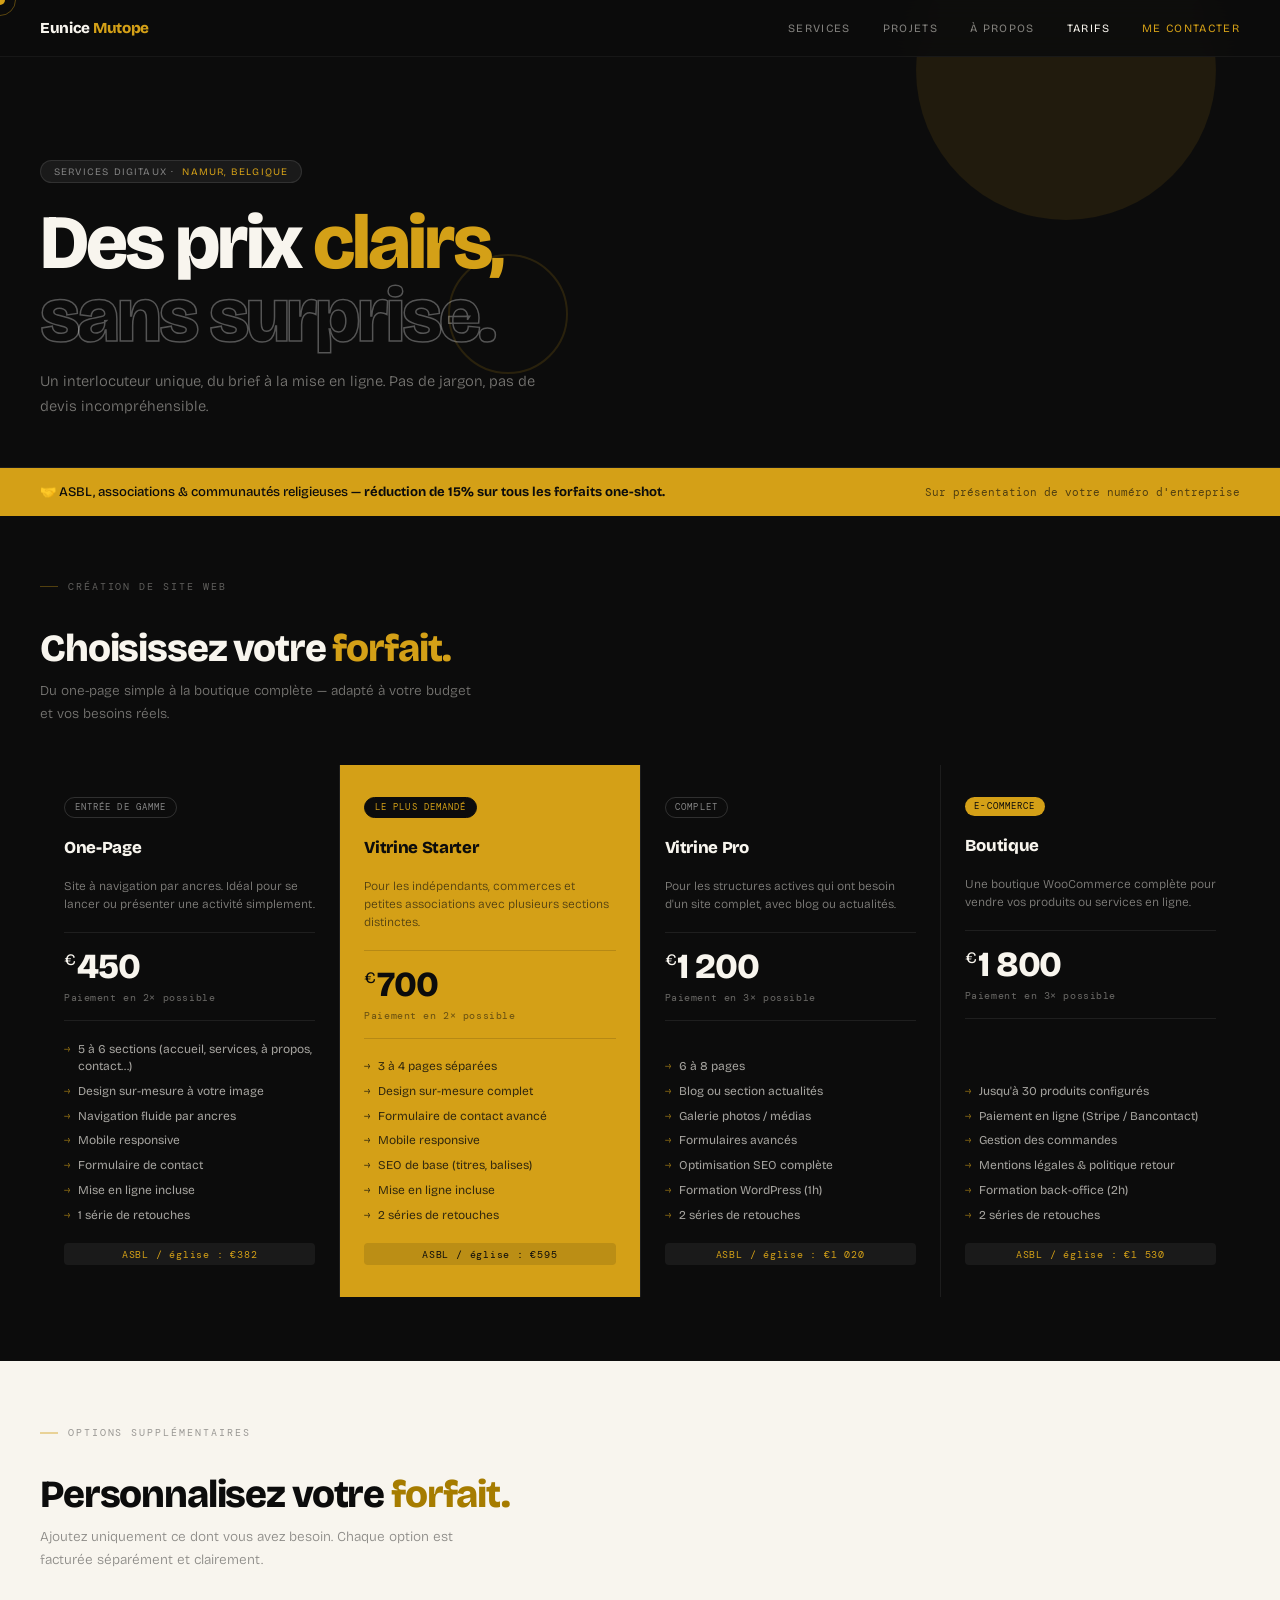
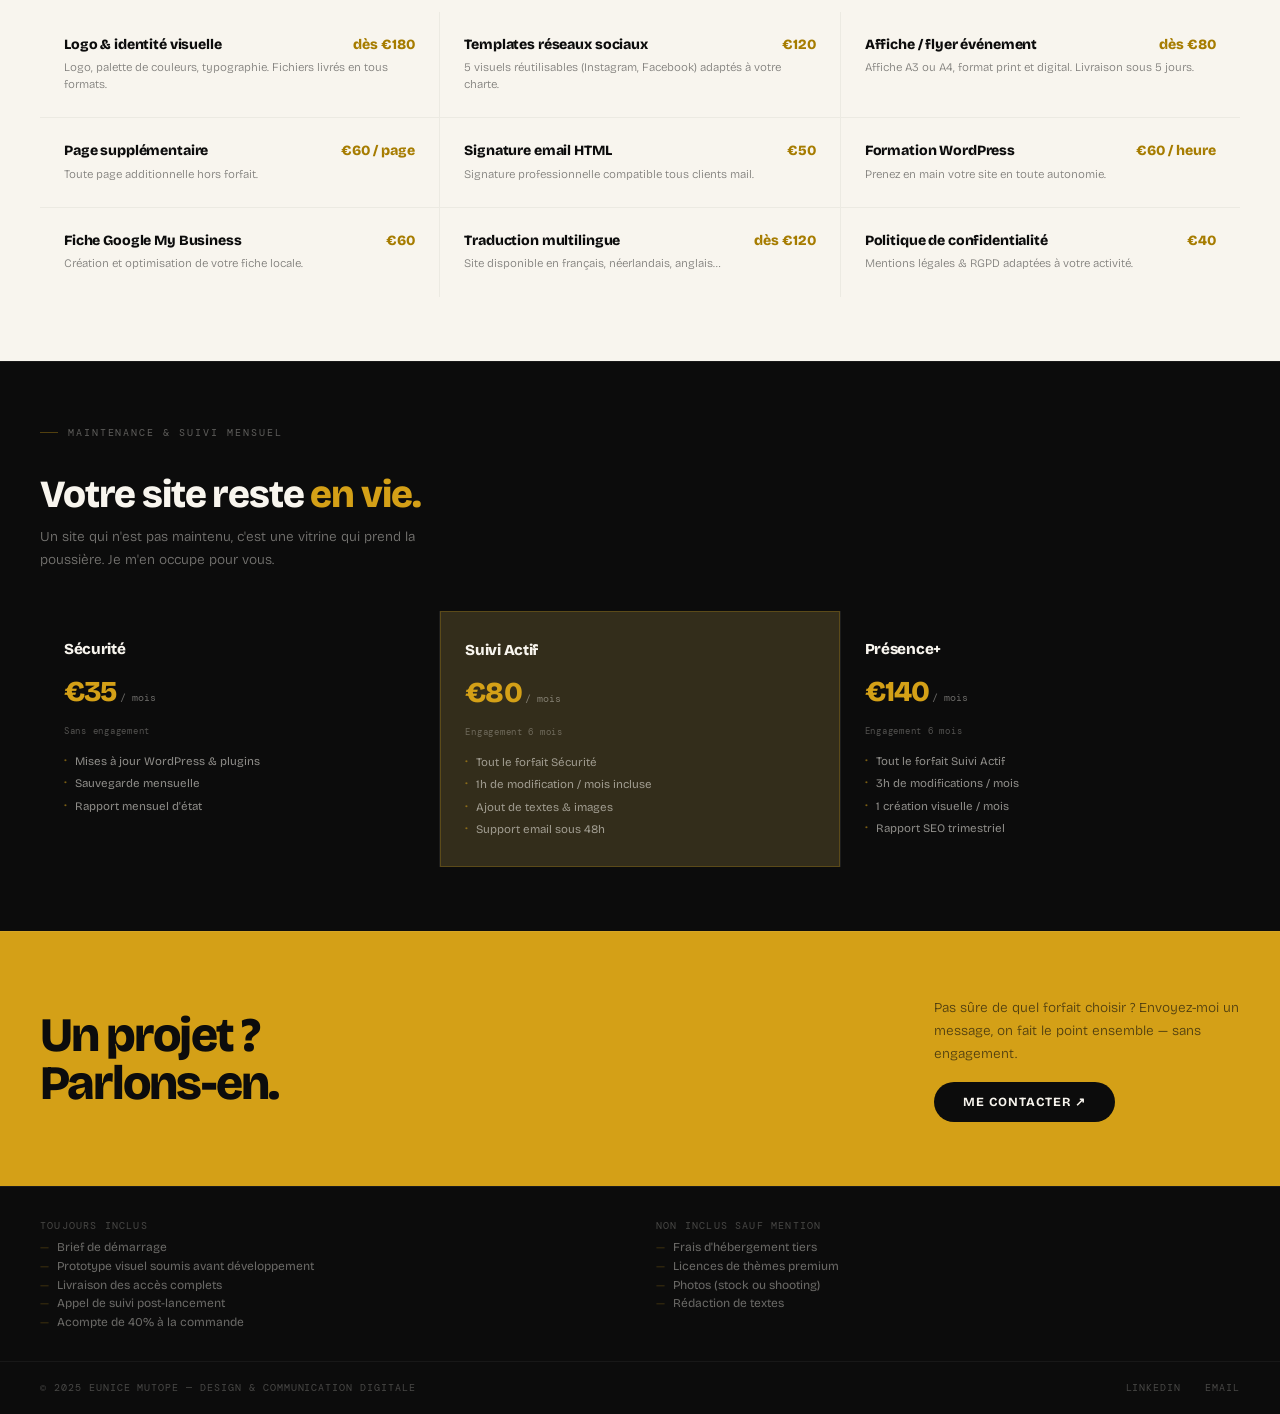
==== pricing.html @ 255dffb3 "Ajout page tarifs" ====
<!DOCTYPE html>
<html lang="fr">
<head>
  <meta charset="UTF-8">
  <meta name="viewport" content="width=device-width, initial-scale=1.0">
  <meta name="description" content="Tarifs & forfaits — Eunice Mutope, design & communication digitale à Namur. Sites web, identité visuelle, affiches, réseaux sociaux pour ASBL, commerces et communautés.">
  <title>Tarifs — Eunice Mutope</title>
  <link rel="preconnect" href="https://fonts.googleapis.com">
  <link href="https://fonts.googleapis.com/css2?family=Bricolage+Grotesque:opsz,wght@12..96,300;12..96,500;12..96,800;12..96,900&family=DM+Mono:ital@0;1&display=swap" rel="stylesheet">
  <style>
    *, *::before, *::after { margin: 0; padding: 0; box-sizing: border-box; }

    :root {
      --m:  #D4A017;
      --ml: #F5E6A3;
      --mk: #A67C00;
      --b:  #0C0C0C;
      --w:  #F8F5EE;
      --g:  #ECEAE2;
      --font: 'Bricolage Grotesque', sans-serif;
      --mono: 'DM Mono', monospace;
    }

    html { scroll-behavior: smooth; }
    body { font-family: var(--font); background: var(--b); color: var(--w); overflow-x: hidden; cursor: none; }

    /* CURSOR */
    @media (pointer: fine) {
      #cur  { width:10px;height:10px;background:var(--m);border-radius:50%;position:fixed;pointer-events:none;z-index:9999;transform:translate(-50%,-50%);transition:width .2s,height .2s; }
      #cur2 { width:32px;height:32px;border:1.5px solid var(--m);border-radius:50%;position:fixed;pointer-events:none;z-index:9998;transform:translate(-50%,-50%);transition:all .12s ease;opacity:.4; }
      body:has(a:hover) #cur, body:has(button:hover) #cur { width:20px;height:20px; }
      body:has(a:hover) #cur2, body:has(button:hover) #cur2 { width:56px;height:56px;opacity:.2; }
    }
    @media (pointer: coarse) { #cur,#cur2 { display:none; } body { cursor:auto; } }

    /* NAV */
    nav {
      position: fixed; top: 0; left: 0; right: 0; z-index: 100;
      display: flex; align-items: center; justify-content: space-between;
      padding: 1.2rem 2.5rem;
      background: rgba(12,12,12,.92);
      backdrop-filter: blur(12px);
      border-bottom: 1px solid rgba(255,255,255,.05);
    }
    .logo { font-size: .95rem; font-weight: 900; letter-spacing: -.02em; color: var(--w); text-decoration: none; }
    .logo em { font-style: normal; color: var(--m); }
    .nav-r { display: flex; gap: 2rem; align-items: center; }
    .nav-r a { text-decoration: none; color: var(--w); font-size: .7rem; text-transform: uppercase; letter-spacing: .12em; opacity: .5; transition: opacity .2s; }
    .nav-r a:hover, .nav-r a.active { opacity: 1; }
    .nav-r a.nav-cta { color: var(--m); opacity: 1; }

    /* HERO */
    .hero {
      min-height: 52vh;
      display: flex; flex-direction: column; justify-content: flex-end;
      padding: 8rem 2.5rem 3rem;
      position: relative; overflow: hidden;
      border-bottom: 1px solid rgba(255,255,255,.07);
    }
    .sh { position: absolute; pointer-events: none; border-radius: 50%; }
    .sh1 { width:300px;height:300px;background:var(--m);opacity:.1;top:-80px;right:5%;animation:f1 10s ease-in-out infinite; }
    .sh2 { width:120px;height:120px;border:2px solid var(--m);opacity:.15;bottom:20%;left:35%;animation:f2 8s ease-in-out infinite; }
    @keyframes f1 { 0%,100%{transform:translate(0,0)} 50%{transform:translate(-15px,25px)} }
    @keyframes f2 { 0%,100%{transform:translate(0,0) scale(1)} 50%{transform:translate(10px,-15px) scale(1.15)} }

    .hero-content { position: relative; z-index: 2; }
    .hero-pill {
      display: inline-flex; align-items: center; gap: .5rem;
      background: rgba(255,255,255,.06); border: 1px solid rgba(255,255,255,.1);
      padding: .28rem .8rem; border-radius: 100px;
      font-size: .62rem; text-transform: uppercase; letter-spacing: .12em;
      color: rgba(255,255,255,.45); margin-bottom: 1.5rem;
    }
    .hero-pill em { font-style: normal; color: var(--m); }
    h1 { font-size: clamp(2.5rem, 6vw, 5rem); font-weight: 900; line-height: .95; letter-spacing: -.04em; margin-bottom: 1rem; }
    h1 em { font-style: normal; color: var(--m); }
    h1 .out { -webkit-text-stroke: 1.5px rgba(255,255,255,.3); color: transparent; }
    .hero-sub { font-size: .92rem; opacity: .45; font-weight: 300; max-width: 50ch; line-height: 1.7; }

    /* ASBL BANNER */
    .asbl-banner {
      background: var(--m); color: var(--b);
      padding: 1rem 2.5rem;
      display: flex; align-items: center; justify-content: space-between; gap: 1rem;
    }
    .asbl-banner p { font-size: .82rem; font-weight: 500; }
    .asbl-banner span { font-family: var(--mono); font-size: .7rem; opacity: .65; }

    /* SECTION */
    section { padding: 4rem 2.5rem; }
    section + section { border-top: 1px solid rgba(255,255,255,.06); }

    .sec-label {
      font-family: var(--mono); font-size: .62rem; text-transform: uppercase;
      letter-spacing: .2em; opacity: .35; margin-bottom: 2rem;
      display: flex; align-items: center; gap: .6rem;
    }
    .sec-label::before { content:''; display:block; width:18px; height:1.5px; background:var(--m); }

    .sec-intro { margin-bottom: 2.5rem; }
    .sec-intro h2 { font-size: clamp(1.6rem,3vw,2.4rem); font-weight:900; letter-spacing:-.03em; margin-bottom: .5rem; }
    .sec-intro h2 em { font-style:normal; color:var(--m); }
    .sec-intro p { font-size:.85rem; opacity:.45; font-weight:300; max-width:48ch; line-height:1.7; }

    /* FORFAITS GRID */
    .forfaits { display: grid; grid-template-columns: repeat(4,1fr); gap: 1px; background: rgba(255,255,255,.07); }

    .forfait {
      background: var(--b); padding: 2rem 1.5rem;
      display: flex; flex-direction: column; gap: 1.2rem;
      transition: background .2s; position: relative;
    }
    .forfait:hover { background: #141414; }
    .forfait.star { background: var(--m); color: var(--b); }
    .forfait.star:hover { background: #dda818; }

    .f-badge {
      font-family: var(--mono); font-size: .58rem; text-transform: uppercase;
      letter-spacing: .12em; padding: .2rem .6rem; border-radius: 100px;
      width: fit-content;
    }
    .f-badge.new  { background: var(--m); color: var(--b); }
    .f-badge.pop  { background: var(--b); color: var(--m); border: 1px solid var(--b); }
    .f-badge.def  { border: 1px solid rgba(255,255,255,.15); color: rgba(255,255,255,.5); }
    .f-badge.eco  { border: 1px solid rgba(12,12,12,.3); color: rgba(12,12,12,.5); }

    .f-name { font-size: 1.05rem; font-weight: 900; letter-spacing: -.02em; }
    .f-desc { font-size: .75rem; opacity: .5; font-weight: 300; line-height: 1.5; }
    .forfait.star .f-desc { opacity: .65; }

    .f-price { padding: 1rem 0; border-top: 1px solid rgba(255,255,255,.08); border-bottom: 1px solid rgba(255,255,255,.08); }
    .forfait.star .f-price { border-color: rgba(12,12,12,.15); }
    .f-price .amount { font-size: 2.2rem; font-weight: 900; line-height: 1; letter-spacing: -.03em; }
    .f-price .currency { font-size: 1rem; font-weight: 400; vertical-align: super; margin-right: 2px; }
    .f-price .note { font-family: var(--mono); font-size: .6rem; opacity: .4; margin-top: .4rem; letter-spacing: .06em; }
    .forfait.star .f-price .note { opacity: .55; }

    .f-list { list-style: none; display: flex; flex-direction: column; gap: .5rem; margin-top: auto; }
    .f-list li { font-size: .75rem; display: flex; align-items: flex-start; gap: .5rem; opacity: .65; line-height: 1.4; }
    .f-list li::before { content: '→'; color: var(--m); font-size: .65rem; flex-shrink: 0; margin-top: 1px; }
    .forfait.star .f-list li { opacity: .8; }
    .forfait.star .f-list li::before { color: var(--b); }

    .f-asbl {
      font-family: var(--mono); font-size: .6rem; letter-spacing: .08em;
      padding: .3rem .6rem; background: rgba(255,255,255,.06);
      border-radius: 4px; text-align: center; color: var(--m);
    }
    .forfait.star .f-asbl { background: rgba(12,12,12,.12); color: var(--b); }

    /* ADD-ONS */
    .addons-section { background: var(--w); color: var(--b); }
    .addons-section .sec-label { opacity: .4; }
    .addons-section .sec-intro h2 em { color: var(--mk); }

    .addons-grid { display: grid; grid-template-columns: repeat(3,1fr); gap: 1px; background: var(--g); }
    .addon {
      background: var(--w); padding: 1.5rem;
      display: flex; flex-direction: column; gap: .4rem;
      transition: background .2s; cursor: default;
    }
    .addon:hover { background: var(--ml); }
    .addon-top { display: flex; justify-content: space-between; align-items: flex-start; gap: 1rem; }
    .addon-name { font-size: .88rem; font-weight: 800; letter-spacing: -.01em; }
    .addon-price { font-size: .88rem; font-weight: 900; color: var(--mk); white-space: nowrap; }
    .addon-desc { font-size: .72rem; opacity: .5; font-weight: 300; line-height: 1.5; }

    /* MAINTENANCE */
    .maint-grid { display: grid; grid-template-columns: repeat(3,1fr); gap: 1px; background: rgba(255,255,255,.07); }
    .maint {
      background: var(--b); padding: 1.8rem 1.5rem;
      display: flex; flex-direction: column; gap: 1rem;
      transition: background .2s;
    }
    .maint:hover { background: #141414; }
    .maint.star { background: rgba(212,160,23,.12); border: 1px solid rgba(212,160,23,.25); }
    .maint-name { font-size: .95rem; font-weight: 900; letter-spacing: -.02em; }
    .maint-price .amount { font-size: 1.8rem; font-weight: 900; color: var(--m); letter-spacing: -.03em; }
    .maint-price .per { font-family: var(--mono); font-size: .65rem; opacity: .4; margin-left: .2rem; }
    .maint-note { font-family: var(--mono); font-size: .58rem; opacity: .3; letter-spacing: .08em; }
    .maint-list { list-style: none; display: flex; flex-direction: column; gap: .4rem; }
    .maint-list li { font-size: .72rem; opacity: .55; display: flex; gap: .5rem; line-height: 1.4; }
    .maint-list li::before { content:'·'; color: var(--m); font-size: 1rem; line-height: 1; flex-shrink: 0; }

    /* CTA */
    .cta-section {
      background: var(--m); color: var(--b);
      display: flex; align-items: center; justify-content: space-between; gap: 2rem;
    }
    .cta-section h2 { font-size: clamp(1.8rem,4vw,3rem); font-weight: 900; letter-spacing: -.04em; line-height: 1.0; }
    .cta-r { display: flex; flex-direction: column; gap: 1rem; align-items: flex-start; }
    .cta-r p { font-size: .85rem; opacity: .65; max-width: 34ch; line-height: 1.7; font-weight: 300; }
    .btn-dark {
      display: inline-flex; align-items: center; gap: .5rem;
      background: var(--b); color: var(--w);
      padding: .8rem 1.8rem; border-radius: 100px;
      font-size: .78rem; font-weight: 700;
      text-decoration: none; text-transform: uppercase; letter-spacing: .08em;
      transition: transform .2s;
    }
    .btn-dark:hover { transform: scale(1.04); }

    /* FOOTNOTE */
    .footnote {
      padding: 2rem 2.5rem;
      border-top: 1px solid rgba(255,255,255,.06);
      display: grid; grid-template-columns: 1fr 1fr; gap: 2rem;
    }
    .fn-block p { font-family: var(--mono); font-size: .62rem; opacity: .25; text-transform: uppercase; letter-spacing: .12em; margin-bottom: .5rem; }
    .fn-block ul { list-style: none; display: flex; flex-direction: column; gap: .3rem; }
    .fn-block ul li { font-size: .75rem; opacity: .4; display: flex; gap: .5rem; }
    .fn-block ul li::before { content: '—'; color: var(--m); opacity: .6; }

    /* FOOTER */
    footer {
      background: var(--b); padding: 1.2rem 2.5rem;
      display: flex; justify-content: space-between; align-items: center;
      border-top: 1px solid rgba(255,255,255,.05);
    }
    .ft-l { font-family: var(--mono); font-size: .6rem; opacity: .25; text-transform: uppercase; letter-spacing: .1em; }
    .ft-r { display: flex; gap: 1.5rem; }
    .ft-r a { font-family: var(--mono); font-size: .6rem; color: var(--w); opacity: .25; text-decoration: none; text-transform: uppercase; letter-spacing: .1em; transition: opacity .2s; }
    .ft-r a:hover { opacity: .8; }

    /* RESPONSIVE */
    @media (max-width: 900px) {
      .forfaits { grid-template-columns: repeat(2,1fr); }
      .addons-grid { grid-template-columns: repeat(2,1fr); }
      .maint-grid { grid-template-columns: 1fr; }
    }
    @media (max-width: 600px) {
      nav { padding: 1rem 1.5rem; }
      .nav-r { display: none; }
      .forfaits { grid-template-columns: 1fr; }
      .addons-grid { grid-template-columns: 1fr; }
      section { padding: 3rem 1.5rem; }
      .asbl-banner { flex-direction: column; align-items: flex-start; }
      .cta-section { flex-direction: column; }
      .footnote { grid-template-columns: 1fr; }
      footer { flex-direction: column; gap: .6rem; }
    }
  </style>
</head>
<body>

<div id="cur"></div>
<div id="cur2"></div>

<nav>
  <a href="index.html" class="logo">Eunice <em>Mutope</em></a>
  <div class="nav-r">
    <a href="index.html#services">Services</a>
    <a href="index.html#projets">Projets</a>
    <a href="index.html#apropos">À propos</a>
    <a href="pricing.html" class="active">Tarifs</a>
    <a href="index.html#contact" class="nav-cta">Me contacter</a>
  </div>
</nav>

<!-- HERO -->
<div class="hero">
  <div class="sh sh1"></div>
  <div class="sh sh2"></div>
  <div class="hero-content">
    <div class="hero-pill">Services digitaux · <em>Namur, Belgique</em></div>
    <h1>
      Des prix <em>clairs,</em><br>
      <span class="out">sans surprise.</span>
    </h1>
    <p class="hero-sub">Un interlocuteur unique, du brief à la mise en ligne. Pas de jargon, pas de devis incompréhensible.</p>
  </div>
</div>

<!-- ASBL BANNER -->
<div class="asbl-banner">
  <p>🤝 ASBL, associations & communautés religieuses — <strong>réduction de 15% sur tous les forfaits one-shot.</strong></p>
  <span>Sur présentation de votre numéro d'entreprise</span>
</div>

<!-- FORFAITS -->
<section>
  <p class="sec-label">Création de site web</p>
  <div class="sec-intro">
    <h2>Choisissez votre <em>forfait.</em></h2>
    <p>Du one-page simple à la boutique complète — adapté à votre budget et vos besoins réels.</p>
  </div>
  <div class="forfaits">

    <div class="forfait">
      <span class="f-badge def">Entrée de gamme</span>
      <div class="f-name">One-Page</div>
      <div class="f-desc">Site à navigation par ancres. Idéal pour se lancer ou présenter une activité simplement.</div>
      <div class="f-price">
        <div class="amount"><span class="currency">€</span>450</div>
        <div class="note">Paiement en 2× possible</div>
      </div>
      <ul class="f-list">
        <li>5 à 6 sections (accueil, services, à propos, contact…)</li>
        <li>Design sur-mesure à votre image</li>
        <li>Navigation fluide par ancres</li>
        <li>Mobile responsive</li>
        <li>Formulaire de contact</li>
        <li>Mise en ligne incluse</li>
        <li>1 série de retouches</li>
      </ul>
      <div class="f-asbl">ASBL / église : €382</div>
    </div>

    <div class="forfait star">
      <span class="f-badge pop">Le plus demandé</span>
      <div class="f-name">Vitrine Starter</div>
      <div class="f-desc">Pour les indépendants, commerces et petites associations avec plusieurs sections distinctes.</div>
      <div class="f-price">
        <div class="amount"><span class="currency">€</span>700</div>
        <div class="note">Paiement en 2× possible</div>
      </div>
      <ul class="f-list">
        <li>3 à 4 pages séparées</li>
        <li>Design sur-mesure complet</li>
        <li>Formulaire de contact avancé</li>
        <li>Mobile responsive</li>
        <li>SEO de base (titres, balises)</li>
        <li>Mise en ligne incluse</li>
        <li>2 séries de retouches</li>
      </ul>
      <div class="f-asbl">ASBL / église : €595</div>
    </div>

    <div class="forfait">
      <span class="f-badge def">Complet</span>
      <div class="f-name">Vitrine Pro</div>
      <div class="f-desc">Pour les structures actives qui ont besoin d'un site complet, avec blog ou actualités.</div>
      <div class="f-price">
        <div class="amount"><span class="currency">€</span>1 200</div>
        <div class="note">Paiement en 3× possible</div>
      </div>
      <ul class="f-list">
        <li>6 à 8 pages</li>
        <li>Blog ou section actualités</li>
        <li>Galerie photos / médias</li>
        <li>Formulaires avancés</li>
        <li>Optimisation SEO complète</li>
        <li>Formation WordPress (1h)</li>
        <li>2 séries de retouches</li>
      </ul>
      <div class="f-asbl">ASBL / église : €1 020</div>
    </div>

    <div class="forfait">
      <span class="f-badge new">E-commerce</span>
      <div class="f-name">Boutique</div>
      <div class="f-desc">Une boutique WooCommerce complète pour vendre vos produits ou services en ligne.</div>
      <div class="f-price">
        <div class="amount"><span class="currency">€</span>1 800</div>
        <div class="note">Paiement en 3× possible</div>
      </div>
      <ul class="f-list">
        <li>Jusqu'à 30 produits configurés</li>
        <li>Paiement en ligne (Stripe / Bancontact)</li>
        <li>Gestion des commandes</li>
        <li>Mentions légales & politique retour</li>
        <li>Formation back-office (2h)</li>
        <li>2 séries de retouches</li>
      </ul>
      <div class="f-asbl">ASBL / église : €1 530</div>
    </div>

  </div>
</section>

<!-- ADD-ONS -->
<section class="addons-section">
  <p class="sec-label">Options supplémentaires</p>
  <div class="sec-intro">
    <h2>Personnalisez votre <em>forfait.</em></h2>
    <p>Ajoutez uniquement ce dont vous avez besoin. Chaque option est facturée séparément et clairement.</p>
  </div>
  <div class="addons-grid">
    <div class="addon">
      <div class="addon-top">
        <span class="addon-name">Logo & identité visuelle</span>
        <span class="addon-price">dès €180</span>
      </div>
      <p class="addon-desc">Logo, palette de couleurs, typographie. Fichiers livrés en tous formats.</p>
    </div>
    <div class="addon">
      <div class="addon-top">
        <span class="addon-name">Templates réseaux sociaux</span>
        <span class="addon-price">€120</span>
      </div>
      <p class="addon-desc">5 visuels réutilisables (Instagram, Facebook) adaptés à votre charte.</p>
    </div>
    <div class="addon">
      <div class="addon-top">
        <span class="addon-name">Affiche / flyer événement</span>
        <span class="addon-price">dès €80</span>
      </div>
      <p class="addon-desc">Affiche A3 ou A4, format print et digital. Livraison sous 5 jours.</p>
    </div>
    <div class="addon">
      <div class="addon-top">
        <span class="addon-name">Page supplémentaire</span>
        <span class="addon-price">€60 / page</span>
      </div>
      <p class="addon-desc">Toute page additionnelle hors forfait.</p>
    </div>
    <div class="addon">
      <div class="addon-top">
        <span class="addon-name">Signature email HTML</span>
        <span class="addon-price">€50</span>
      </div>
      <p class="addon-desc">Signature professionnelle compatible tous clients mail.</p>
    </div>
    <div class="addon">
      <div class="addon-top">
        <span class="addon-name">Formation WordPress</span>
        <span class="addon-price">€60 / heure</span>
      </div>
      <p class="addon-desc">Prenez en main votre site en toute autonomie.</p>
    </div>
    <div class="addon">
      <div class="addon-top">
        <span class="addon-name">Fiche Google My Business</span>
        <span class="addon-price">€60</span>
      </div>
      <p class="addon-desc">Création et optimisation de votre fiche locale.</p>
    </div>
    <div class="addon">
      <div class="addon-top">
        <span class="addon-name">Traduction multilingue</span>
        <span class="addon-price">dès €120</span>
      </div>
      <p class="addon-desc">Site disponible en français, néerlandais, anglais…</p>
    </div>
    <div class="addon">
      <div class="addon-top">
        <span class="addon-name">Politique de confidentialité</span>
        <span class="addon-price">€40</span>
      </div>
      <p class="addon-desc">Mentions légales & RGPD adaptées à votre activité.</p>
    </div>
  </div>
</section>

<!-- MAINTENANCE -->
<section>
  <p class="sec-label">Maintenance & suivi mensuel</p>
  <div class="sec-intro">
    <h2>Votre site reste <em>en vie.</em></h2>
    <p>Un site qui n'est pas maintenu, c'est une vitrine qui prend la poussière. Je m'en occupe pour vous.</p>
  </div>
  <div class="maint-grid">
    <div class="maint">
      <div class="maint-name">Sécurité</div>
      <div class="maint-price"><span class="amount">€35</span><span class="per">/ mois</span></div>
      <div class="maint-note">Sans engagement</div>
      <ul class="maint-list">
        <li>Mises à jour WordPress & plugins</li>
        <li>Sauvegarde mensuelle</li>
        <li>Rapport mensuel d'état</li>
      </ul>
    </div>
    <div class="maint star">
      <div class="maint-name">Suivi Actif</div>
      <div class="maint-price"><span class="amount">€80</span><span class="per">/ mois</span></div>
      <div class="maint-note">Engagement 6 mois</div>
      <ul class="maint-list">
        <li>Tout le forfait Sécurité</li>
        <li>1h de modification / mois incluse</li>
        <li>Ajout de textes & images</li>
        <li>Support email sous 48h</li>
      </ul>
    </div>
    <div class="maint">
      <div class="maint-name">Présence+</div>
      <div class="maint-price"><span class="amount">€140</span><span class="per">/ mois</span></div>
      <div class="maint-note">Engagement 6 mois</div>
      <ul class="maint-list">
        <li>Tout le forfait Suivi Actif</li>
        <li>3h de modifications / mois</li>
        <li>1 création visuelle / mois</li>
        <li>Rapport SEO trimestriel</li>
      </ul>
    </div>
  </div>
</section>

<!-- CTA -->
<section class="cta-section">
  <h2>Un projet ?<br>Parlons-en.</h2>
  <div class="cta-r">
    <p>Pas sûre de quel forfait choisir ? Envoyez-moi un message, on fait le point ensemble — sans engagement.</p>
    <a href="mailto:eunicemtpro@gmail.com" class="btn-dark">Me contacter ↗</a>
  </div>
</section>

<!-- FOOTNOTE -->
<div class="footnote">
  <div class="fn-block">
    <p>Toujours inclus</p>
    <ul>
      <li>Brief de démarrage</li>
      <li>Prototype visuel soumis avant développement</li>
      <li>Livraison des accès complets</li>
      <li>Appel de suivi post-lancement</li>
      <li>Acompte de 40% à la commande</li>
    </ul>
  </div>
  <div class="fn-block">
    <p>Non inclus sauf mention</p>
    <ul>
      <li>Frais d'hébergement tiers</li>
      <li>Licences de thèmes premium</li>
      <li>Photos (stock ou shooting)</li>
      <li>Rédaction de textes</li>
    </ul>
  </div>
</div>

<footer>
  <span class="ft-l">© 2025 Eunice Mutope — Design & Communication digitale</span>
  <div class="ft-r">
    <a href="https://www.linkedin.com/in/eunice-mutope" target="_blank" rel="noopener">LinkedIn</a>
    <a href="mailto:eunicemtpro@gmail.com">Email</a>
  </div>
</footer>

<script>
  const c = document.getElementById('cur'), c2 = document.getElementById('cur2');
  if (c && c2 && window.matchMedia('(pointer: fine)').matches) {
    let mx=0,my=0,x=0,y=0;
    document.addEventListener('mousemove', e => { mx=e.clientX; my=e.clientY; c.style.left=mx+'px'; c.style.top=my+'px'; });
    (function loop(){ x+=(mx-x)*.14; y+=(my-y)*.14; c2.style.left=x+'px'; c2.style.top=y+'px'; requestAnimationFrame(loop); })();
  }
</script>

</body>
</html>
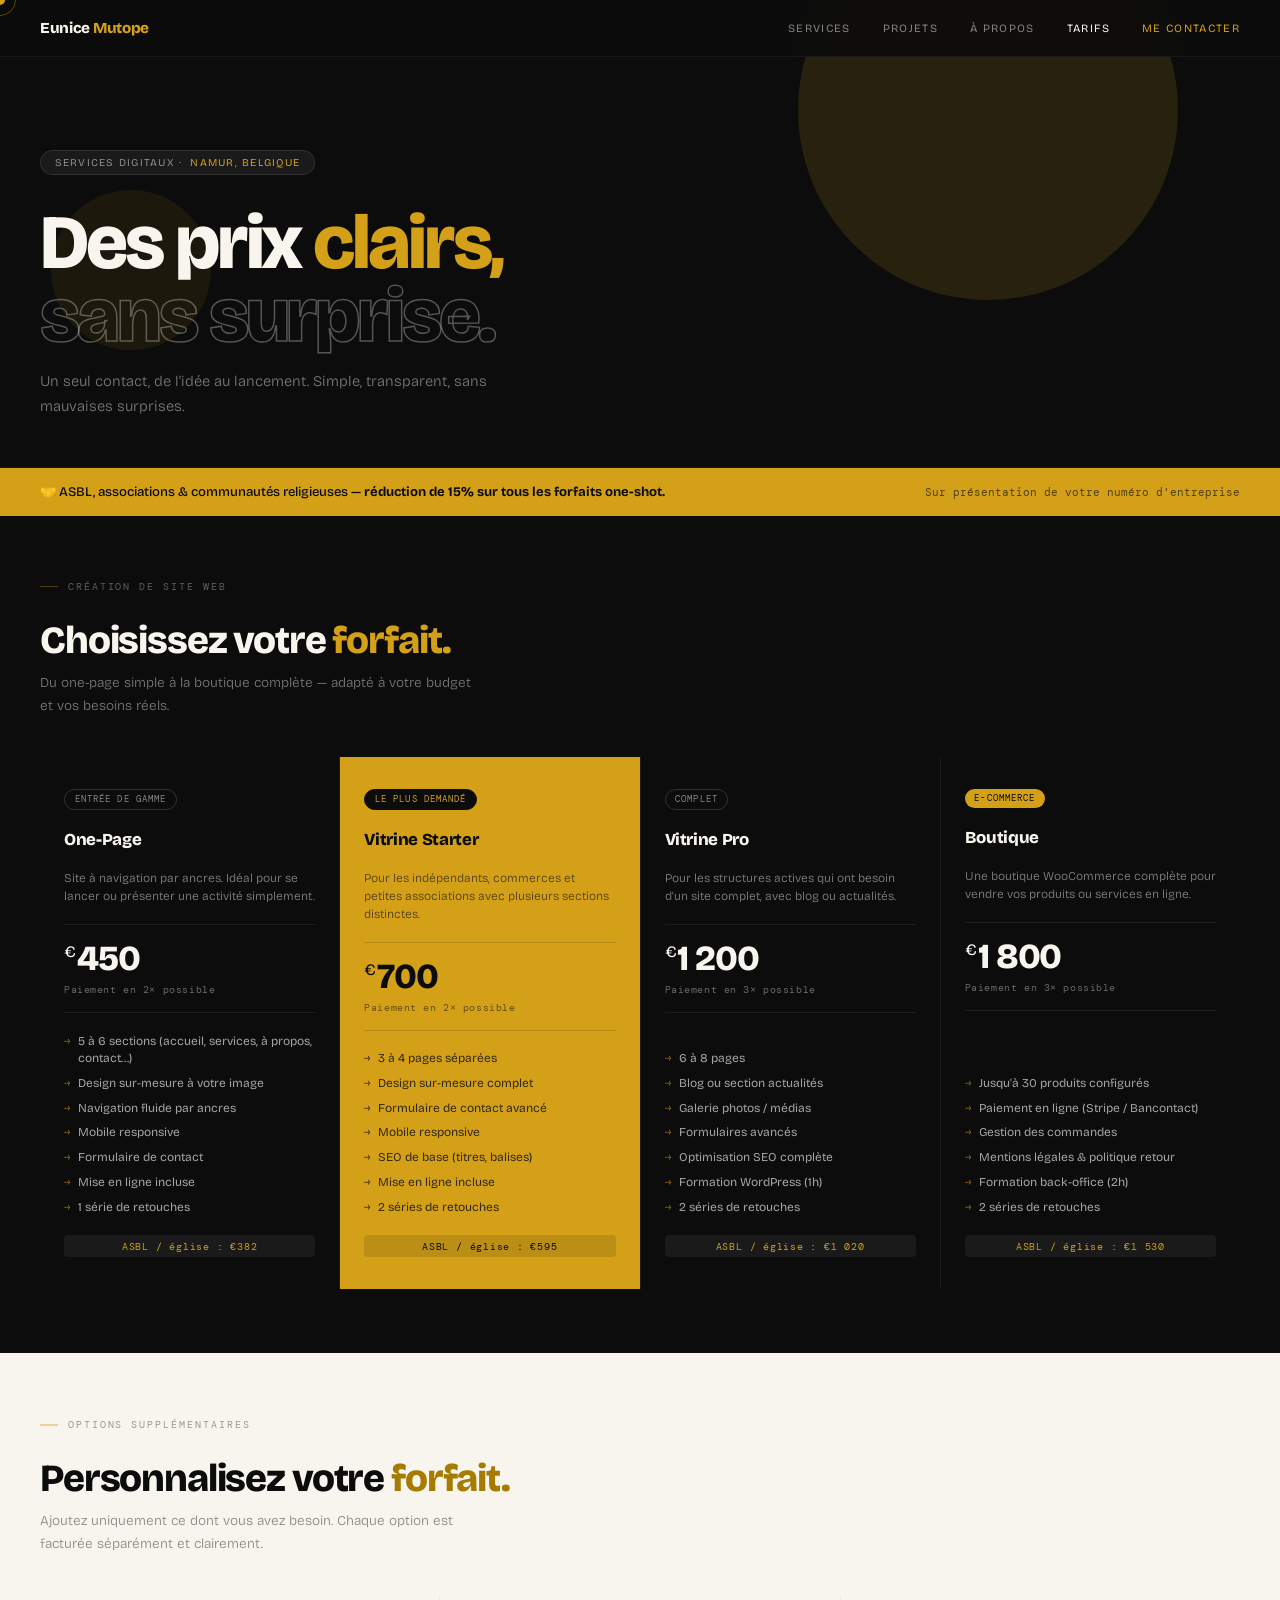
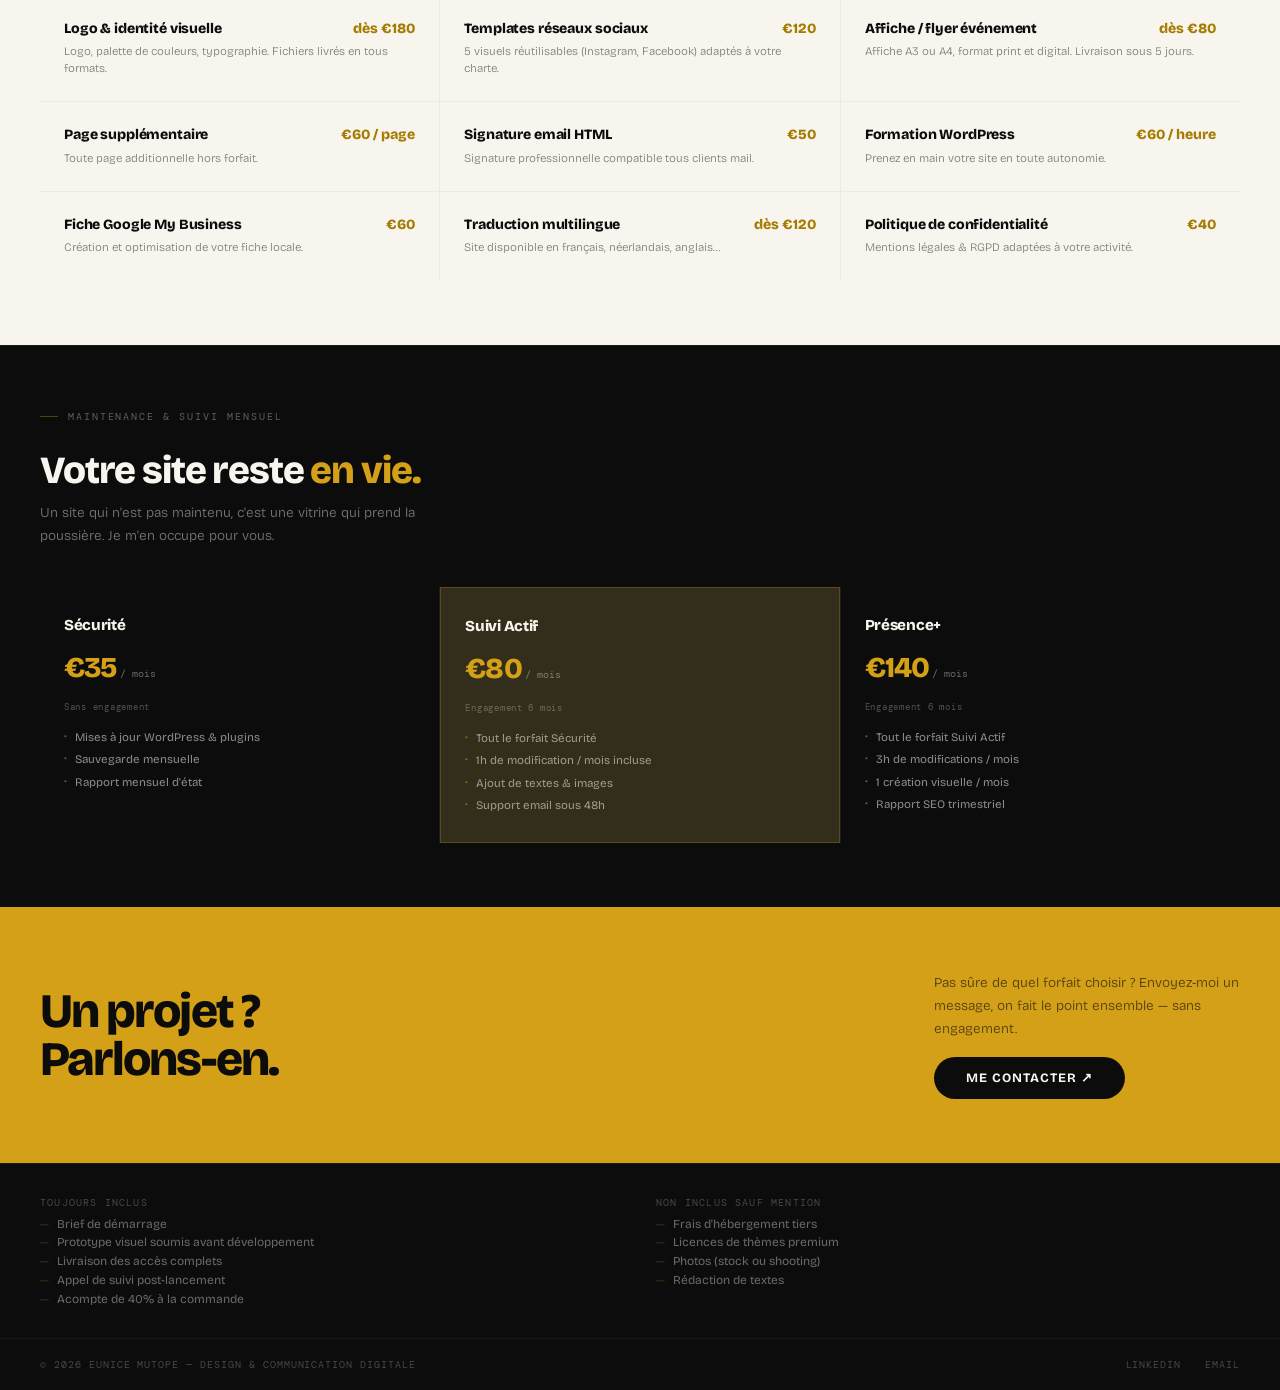
==== commit be809ae5: "Page tarifs propre — CSS externalisé" ====
--- a/pricing.html
+++ b/pricing.html
@@ -3,250 +3,18 @@
 <head>
   <meta charset="UTF-8">
   <meta name="viewport" content="width=device-width, initial-scale=1.0">
-  <meta name="description" content="Tarifs & forfaits — Eunice Mutope, design & communication digitale à Namur. Sites web, identité visuelle, affiches, réseaux sociaux pour ASBL, commerces et communautés.">
+  <meta name="description" content="Tarifs & forfaits — Eunice Mutope, design & communication digitale à Namur.">
   <title>Tarifs — Eunice Mutope</title>
   <link rel="preconnect" href="https://fonts.googleapis.com">
   <link href="https://fonts.googleapis.com/css2?family=Bricolage+Grotesque:opsz,wght@12..96,300;12..96,500;12..96,800;12..96,900&family=DM+Mono:ital@0;1&display=swap" rel="stylesheet">
-  <style>
-    *, *::before, *::after { margin: 0; padding: 0; box-sizing: border-box; }
-
-    :root {
-      --m:  #D4A017;
-      --ml: #F5E6A3;
-      --mk: #A67C00;
-      --b:  #0C0C0C;
-      --w:  #F8F5EE;
-      --g:  #ECEAE2;
-      --font: 'Bricolage Grotesque', sans-serif;
-      --mono: 'DM Mono', monospace;
-    }
-
-    html { scroll-behavior: smooth; }
-    body { font-family: var(--font); background: var(--b); color: var(--w); overflow-x: hidden; cursor: none; }
-
-    /* CURSOR */
-    @media (pointer: fine) {
-      #cur  { width:10px;height:10px;background:var(--m);border-radius:50%;position:fixed;pointer-events:none;z-index:9999;transform:translate(-50%,-50%);transition:width .2s,height .2s; }
-      #cur2 { width:32px;height:32px;border:1.5px solid var(--m);border-radius:50%;position:fixed;pointer-events:none;z-index:9998;transform:translate(-50%,-50%);transition:all .12s ease;opacity:.4; }
-      body:has(a:hover) #cur, body:has(button:hover) #cur { width:20px;height:20px; }
-      body:has(a:hover) #cur2, body:has(button:hover) #cur2 { width:56px;height:56px;opacity:.2; }
-    }
-    @media (pointer: coarse) { #cur,#cur2 { display:none; } body { cursor:auto; } }
-
-    /* NAV */
-    nav {
-      position: fixed; top: 0; left: 0; right: 0; z-index: 100;
-      display: flex; align-items: center; justify-content: space-between;
-      padding: 1.2rem 2.5rem;
-      background: rgba(12,12,12,.92);
-      backdrop-filter: blur(12px);
-      border-bottom: 1px solid rgba(255,255,255,.05);
-    }
-    .logo { font-size: .95rem; font-weight: 900; letter-spacing: -.02em; color: var(--w); text-decoration: none; }
-    .logo em { font-style: normal; color: var(--m); }
-    .nav-r { display: flex; gap: 2rem; align-items: center; }
-    .nav-r a { text-decoration: none; color: var(--w); font-size: .7rem; text-transform: uppercase; letter-spacing: .12em; opacity: .5; transition: opacity .2s; }
-    .nav-r a:hover, .nav-r a.active { opacity: 1; }
-    .nav-r a.nav-cta { color: var(--m); opacity: 1; }
-
-    /* HERO */
-    .hero {
-      min-height: 52vh;
-      display: flex; flex-direction: column; justify-content: flex-end;
-      padding: 8rem 2.5rem 3rem;
-      position: relative; overflow: hidden;
-      border-bottom: 1px solid rgba(255,255,255,.07);
-    }
-    .sh { position: absolute; pointer-events: none; border-radius: 50%; }
-    .sh1 { width:300px;height:300px;background:var(--m);opacity:.1;top:-80px;right:5%;animation:f1 10s ease-in-out infinite; }
-    .sh2 { width:120px;height:120px;border:2px solid var(--m);opacity:.15;bottom:20%;left:35%;animation:f2 8s ease-in-out infinite; }
-    @keyframes f1 { 0%,100%{transform:translate(0,0)} 50%{transform:translate(-15px,25px)} }
-    @keyframes f2 { 0%,100%{transform:translate(0,0) scale(1)} 50%{transform:translate(10px,-15px) scale(1.15)} }
-
-    .hero-content { position: relative; z-index: 2; }
-    .hero-pill {
-      display: inline-flex; align-items: center; gap: .5rem;
-      background: rgba(255,255,255,.06); border: 1px solid rgba(255,255,255,.1);
-      padding: .28rem .8rem; border-radius: 100px;
-      font-size: .62rem; text-transform: uppercase; letter-spacing: .12em;
-      color: rgba(255,255,255,.45); margin-bottom: 1.5rem;
-    }
-    .hero-pill em { font-style: normal; color: var(--m); }
-    h1 { font-size: clamp(2.5rem, 6vw, 5rem); font-weight: 900; line-height: .95; letter-spacing: -.04em; margin-bottom: 1rem; }
-    h1 em { font-style: normal; color: var(--m); }
-    h1 .out { -webkit-text-stroke: 1.5px rgba(255,255,255,.3); color: transparent; }
-    .hero-sub { font-size: .92rem; opacity: .45; font-weight: 300; max-width: 50ch; line-height: 1.7; }
-
-    /* ASBL BANNER */
-    .asbl-banner {
-      background: var(--m); color: var(--b);
-      padding: 1rem 2.5rem;
-      display: flex; align-items: center; justify-content: space-between; gap: 1rem;
-    }
-    .asbl-banner p { font-size: .82rem; font-weight: 500; }
-    .asbl-banner span { font-family: var(--mono); font-size: .7rem; opacity: .65; }
-
-    /* SECTION */
-    section { padding: 4rem 2.5rem; }
-    section + section { border-top: 1px solid rgba(255,255,255,.06); }
-
-    .sec-label {
-      font-family: var(--mono); font-size: .62rem; text-transform: uppercase;
-      letter-spacing: .2em; opacity: .35; margin-bottom: 2rem;
-      display: flex; align-items: center; gap: .6rem;
-    }
-    .sec-label::before { content:''; display:block; width:18px; height:1.5px; background:var(--m); }
-
-    .sec-intro { margin-bottom: 2.5rem; }
-    .sec-intro h2 { font-size: clamp(1.6rem,3vw,2.4rem); font-weight:900; letter-spacing:-.03em; margin-bottom: .5rem; }
-    .sec-intro h2 em { font-style:normal; color:var(--m); }
-    .sec-intro p { font-size:.85rem; opacity:.45; font-weight:300; max-width:48ch; line-height:1.7; }
-
-    /* FORFAITS GRID */
-    .forfaits { display: grid; grid-template-columns: repeat(4,1fr); gap: 1px; background: rgba(255,255,255,.07); }
-
-    .forfait {
-      background: var(--b); padding: 2rem 1.5rem;
-      display: flex; flex-direction: column; gap: 1.2rem;
-      transition: background .2s; position: relative;
-    }
-    .forfait:hover { background: #141414; }
-    .forfait.star { background: var(--m); color: var(--b); }
-    .forfait.star:hover { background: #dda818; }
-
-    .f-badge {
-      font-family: var(--mono); font-size: .58rem; text-transform: uppercase;
-      letter-spacing: .12em; padding: .2rem .6rem; border-radius: 100px;
-      width: fit-content;
-    }
-    .f-badge.new  { background: var(--m); color: var(--b); }
-    .f-badge.pop  { background: var(--b); color: var(--m); border: 1px solid var(--b); }
-    .f-badge.def  { border: 1px solid rgba(255,255,255,.15); color: rgba(255,255,255,.5); }
-    .f-badge.eco  { border: 1px solid rgba(12,12,12,.3); color: rgba(12,12,12,.5); }
-
-    .f-name { font-size: 1.05rem; font-weight: 900; letter-spacing: -.02em; }
-    .f-desc { font-size: .75rem; opacity: .5; font-weight: 300; line-height: 1.5; }
-    .forfait.star .f-desc { opacity: .65; }
-
-    .f-price { padding: 1rem 0; border-top: 1px solid rgba(255,255,255,.08); border-bottom: 1px solid rgba(255,255,255,.08); }
-    .forfait.star .f-price { border-color: rgba(12,12,12,.15); }
-    .f-price .amount { font-size: 2.2rem; font-weight: 900; line-height: 1; letter-spacing: -.03em; }
-    .f-price .currency { font-size: 1rem; font-weight: 400; vertical-align: super; margin-right: 2px; }
-    .f-price .note { font-family: var(--mono); font-size: .6rem; opacity: .4; margin-top: .4rem; letter-spacing: .06em; }
-    .forfait.star .f-price .note { opacity: .55; }
-
-    .f-list { list-style: none; display: flex; flex-direction: column; gap: .5rem; margin-top: auto; }
-    .f-list li { font-size: .75rem; display: flex; align-items: flex-start; gap: .5rem; opacity: .65; line-height: 1.4; }
-    .f-list li::before { content: '→'; color: var(--m); font-size: .65rem; flex-shrink: 0; margin-top: 1px; }
-    .forfait.star .f-list li { opacity: .8; }
-    .forfait.star .f-list li::before { color: var(--b); }
-
-    .f-asbl {
-      font-family: var(--mono); font-size: .6rem; letter-spacing: .08em;
-      padding: .3rem .6rem; background: rgba(255,255,255,.06);
-      border-radius: 4px; text-align: center; color: var(--m);
-    }
-    .forfait.star .f-asbl { background: rgba(12,12,12,.12); color: var(--b); }
-
-    /* ADD-ONS */
-    .addons-section { background: var(--w); color: var(--b); }
-    .addons-section .sec-label { opacity: .4; }
-    .addons-section .sec-intro h2 em { color: var(--mk); }
-
-    .addons-grid { display: grid; grid-template-columns: repeat(3,1fr); gap: 1px; background: var(--g); }
-    .addon {
-      background: var(--w); padding: 1.5rem;
-      display: flex; flex-direction: column; gap: .4rem;
-      transition: background .2s; cursor: default;
-    }
-    .addon:hover { background: var(--ml); }
-    .addon-top { display: flex; justify-content: space-between; align-items: flex-start; gap: 1rem; }
-    .addon-name { font-size: .88rem; font-weight: 800; letter-spacing: -.01em; }
-    .addon-price { font-size: .88rem; font-weight: 900; color: var(--mk); white-space: nowrap; }
-    .addon-desc { font-size: .72rem; opacity: .5; font-weight: 300; line-height: 1.5; }
-
-    /* MAINTENANCE */
-    .maint-grid { display: grid; grid-template-columns: repeat(3,1fr); gap: 1px; background: rgba(255,255,255,.07); }
-    .maint {
-      background: var(--b); padding: 1.8rem 1.5rem;
-      display: flex; flex-direction: column; gap: 1rem;
-      transition: background .2s;
-    }
-    .maint:hover { background: #141414; }
-    .maint.star { background: rgba(212,160,23,.12); border: 1px solid rgba(212,160,23,.25); }
-    .maint-name { font-size: .95rem; font-weight: 900; letter-spacing: -.02em; }
-    .maint-price .amount { font-size: 1.8rem; font-weight: 900; color: var(--m); letter-spacing: -.03em; }
-    .maint-price .per { font-family: var(--mono); font-size: .65rem; opacity: .4; margin-left: .2rem; }
-    .maint-note { font-family: var(--mono); font-size: .58rem; opacity: .3; letter-spacing: .08em; }
-    .maint-list { list-style: none; display: flex; flex-direction: column; gap: .4rem; }
-    .maint-list li { font-size: .72rem; opacity: .55; display: flex; gap: .5rem; line-height: 1.4; }
-    .maint-list li::before { content:'·'; color: var(--m); font-size: 1rem; line-height: 1; flex-shrink: 0; }
-
-    /* CTA */
-    .cta-section {
-      background: var(--m); color: var(--b);
-      display: flex; align-items: center; justify-content: space-between; gap: 2rem;
-    }
-    .cta-section h2 { font-size: clamp(1.8rem,4vw,3rem); font-weight: 900; letter-spacing: -.04em; line-height: 1.0; }
-    .cta-r { display: flex; flex-direction: column; gap: 1rem; align-items: flex-start; }
-    .cta-r p { font-size: .85rem; opacity: .65; max-width: 34ch; line-height: 1.7; font-weight: 300; }
-    .btn-dark {
-      display: inline-flex; align-items: center; gap: .5rem;
-      background: var(--b); color: var(--w);
-      padding: .8rem 1.8rem; border-radius: 100px;
-      font-size: .78rem; font-weight: 700;
-      text-decoration: none; text-transform: uppercase; letter-spacing: .08em;
-      transition: transform .2s;
-    }
-    .btn-dark:hover { transform: scale(1.04); }
-
-    /* FOOTNOTE */
-    .footnote {
-      padding: 2rem 2.5rem;
-      border-top: 1px solid rgba(255,255,255,.06);
-      display: grid; grid-template-columns: 1fr 1fr; gap: 2rem;
-    }
-    .fn-block p { font-family: var(--mono); font-size: .62rem; opacity: .25; text-transform: uppercase; letter-spacing: .12em; margin-bottom: .5rem; }
-    .fn-block ul { list-style: none; display: flex; flex-direction: column; gap: .3rem; }
-    .fn-block ul li { font-size: .75rem; opacity: .4; display: flex; gap: .5rem; }
-    .fn-block ul li::before { content: '—'; color: var(--m); opacity: .6; }
-
-    /* FOOTER */
-    footer {
-      background: var(--b); padding: 1.2rem 2.5rem;
-      display: flex; justify-content: space-between; align-items: center;
-      border-top: 1px solid rgba(255,255,255,.05);
-    }
-    .ft-l { font-family: var(--mono); font-size: .6rem; opacity: .25; text-transform: uppercase; letter-spacing: .1em; }
-    .ft-r { display: flex; gap: 1.5rem; }
-    .ft-r a { font-family: var(--mono); font-size: .6rem; color: var(--w); opacity: .25; text-decoration: none; text-transform: uppercase; letter-spacing: .1em; transition: opacity .2s; }
-    .ft-r a:hover { opacity: .8; }
-
-    /* RESPONSIVE */
-    @media (max-width: 900px) {
-      .forfaits { grid-template-columns: repeat(2,1fr); }
-      .addons-grid { grid-template-columns: repeat(2,1fr); }
-      .maint-grid { grid-template-columns: 1fr; }
-    }
-    @media (max-width: 600px) {
-      nav { padding: 1rem 1.5rem; }
-      .nav-r { display: none; }
-      .forfaits { grid-template-columns: 1fr; }
-      .addons-grid { grid-template-columns: 1fr; }
-      section { padding: 3rem 1.5rem; }
-      .asbl-banner { flex-direction: column; align-items: flex-start; }
-      .cta-section { flex-direction: column; }
-      .footnote { grid-template-columns: 1fr; }
-      footer { flex-direction: column; gap: .6rem; }
-    }
-  </style>
+  <link rel="stylesheet" href="assets/css/style.css">
 </head>
 <body>
 
 <div id="cur"></div>
 <div id="cur2"></div>
 
-<nav>
+<nav class="nav-solid">
   <a href="index.html" class="logo">Eunice <em>Mutope</em></a>
   <div class="nav-r">
     <a href="index.html#services">Services</a>
@@ -257,35 +25,29 @@
   </div>
 </nav>
 
-<!-- HERO -->
-<div class="hero">
+<div class="hero-pricing">
   <div class="sh sh1"></div>
   <div class="sh sh2"></div>
   <div class="hero-content">
     <div class="hero-pill">Services digitaux · <em>Namur, Belgique</em></div>
-    <h1>
-      Des prix <em>clairs,</em><br>
-      <span class="out">sans surprise.</span>
-    </h1>
-    <p class="hero-sub">Un interlocuteur unique, du brief à la mise en ligne. Pas de jargon, pas de devis incompréhensible.</p>
+    <h1>Des prix <em>clairs,</em><br><span class="out">sans surprise.</span></h1>
+    <p class="hero-sub">Un seul contact, de l'idée au lancement. Simple, transparent, sans mauvaises surprises.</p>
   </div>
 </div>
 
-<!-- ASBL BANNER -->
 <div class="asbl-banner">
   <p>🤝 ASBL, associations & communautés religieuses — <strong>réduction de 15% sur tous les forfaits one-shot.</strong></p>
   <span>Sur présentation de votre numéro d'entreprise</span>
 </div>
 
 <!-- FORFAITS -->
-<section>
+<section class="pricing-section">
   <p class="sec-label">Création de site web</p>
   <div class="sec-intro">
     <h2>Choisissez votre <em>forfait.</em></h2>
     <p>Du one-page simple à la boutique complète — adapté à votre budget et vos besoins réels.</p>
   </div>
   <div class="forfaits">
-
     <div class="forfait">
       <span class="f-badge def">Entrée de gamme</span>
       <div class="f-name">One-Page</div>
@@ -305,7 +67,6 @@
       </ul>
       <div class="f-asbl">ASBL / église : €382</div>
     </div>
-
     <div class="forfait star">
       <span class="f-badge pop">Le plus demandé</span>
       <div class="f-name">Vitrine Starter</div>
@@ -325,7 +86,6 @@
       </ul>
       <div class="f-asbl">ASBL / église : €595</div>
     </div>
-
     <div class="forfait">
       <span class="f-badge def">Complet</span>
       <div class="f-name">Vitrine Pro</div>
@@ -345,7 +105,6 @@
       </ul>
       <div class="f-asbl">ASBL / église : €1 020</div>
     </div>
-
     <div class="forfait">
       <span class="f-badge new">E-commerce</span>
       <div class="f-name">Boutique</div>
@@ -364,12 +123,11 @@
       </ul>
       <div class="f-asbl">ASBL / église : €1 530</div>
     </div>
-
   </div>
 </section>
 
 <!-- ADD-ONS -->
-<section class="addons-section">
+<section class="pricing-section addons-section">
   <p class="sec-label">Options supplémentaires</p>
   <div class="sec-intro">
     <h2>Personnalisez votre <em>forfait.</em></h2>
@@ -377,73 +135,46 @@
   </div>
   <div class="addons-grid">
     <div class="addon">
-      <div class="addon-top">
-        <span class="addon-name">Logo & identité visuelle</span>
-        <span class="addon-price">dès €180</span>
-      </div>
+      <div class="addon-top"><span class="addon-name">Logo & identité visuelle</span><span class="addon-price">dès €180</span></div>
       <p class="addon-desc">Logo, palette de couleurs, typographie. Fichiers livrés en tous formats.</p>
     </div>
     <div class="addon">
-      <div class="addon-top">
-        <span class="addon-name">Templates réseaux sociaux</span>
-        <span class="addon-price">€120</span>
-      </div>
+      <div class="addon-top"><span class="addon-name">Templates réseaux sociaux</span><span class="addon-price">€120</span></div>
       <p class="addon-desc">5 visuels réutilisables (Instagram, Facebook) adaptés à votre charte.</p>
     </div>
     <div class="addon">
-      <div class="addon-top">
-        <span class="addon-name">Affiche / flyer événement</span>
-        <span class="addon-price">dès €80</span>
-      </div>
+      <div class="addon-top"><span class="addon-name">Affiche / flyer événement</span><span class="addon-price">dès €80</span></div>
       <p class="addon-desc">Affiche A3 ou A4, format print et digital. Livraison sous 5 jours.</p>
     </div>
     <div class="addon">
-      <div class="addon-top">
-        <span class="addon-name">Page supplémentaire</span>
-        <span class="addon-price">€60 / page</span>
-      </div>
+      <div class="addon-top"><span class="addon-name">Page supplémentaire</span><span class="addon-price">€60 / page</span></div>
       <p class="addon-desc">Toute page additionnelle hors forfait.</p>
     </div>
     <div class="addon">
-      <div class="addon-top">
-        <span class="addon-name">Signature email HTML</span>
-        <span class="addon-price">€50</span>
-      </div>
+      <div class="addon-top"><span class="addon-name">Signature email HTML</span><span class="addon-price">€50</span></div>
       <p class="addon-desc">Signature professionnelle compatible tous clients mail.</p>
     </div>
     <div class="addon">
-      <div class="addon-top">
-        <span class="addon-name">Formation WordPress</span>
-        <span class="addon-price">€60 / heure</span>
-      </div>
+      <div class="addon-top"><span class="addon-name">Formation WordPress</span><span class="addon-price">€60 / heure</span></div>
       <p class="addon-desc">Prenez en main votre site en toute autonomie.</p>
     </div>
     <div class="addon">
-      <div class="addon-top">
-        <span class="addon-name">Fiche Google My Business</span>
-        <span class="addon-price">€60</span>
-      </div>
+      <div class="addon-top"><span class="addon-name">Fiche Google My Business</span><span class="addon-price">€60</span></div>
       <p class="addon-desc">Création et optimisation de votre fiche locale.</p>
     </div>
     <div class="addon">
-      <div class="addon-top">
-        <span class="addon-name">Traduction multilingue</span>
-        <span class="addon-price">dès €120</span>
-      </div>
+      <div class="addon-top"><span class="addon-name">Traduction multilingue</span><span class="addon-price">dès €120</span></div>
       <p class="addon-desc">Site disponible en français, néerlandais, anglais…</p>
     </div>
     <div class="addon">
-      <div class="addon-top">
-        <span class="addon-name">Politique de confidentialité</span>
-        <span class="addon-price">€40</span>
-      </div>
+      <div class="addon-top"><span class="addon-name">Politique de confidentialité</span><span class="addon-price">€40</span></div>
       <p class="addon-desc">Mentions légales & RGPD adaptées à votre activité.</p>
     </div>
   </div>
 </section>
 
 <!-- MAINTENANCE -->
-<section>
+<section class="pricing-section">
   <p class="sec-label">Maintenance & suivi mensuel</p>
   <div class="sec-intro">
     <h2>Votre site reste <em>en vie.</em></h2>
@@ -486,7 +217,7 @@
 </section>
 
 <!-- CTA -->
-<section class="cta-section">
+<section class="cta-pricing">
   <h2>Un projet ?<br>Parlons-en.</h2>
   <div class="cta-r">
     <p>Pas sûre de quel forfait choisir ? Envoyez-moi un message, on fait le point ensemble — sans engagement.</p>
@@ -494,7 +225,6 @@
   </div>
 </section>
 
-<!-- FOOTNOTE -->
 <div class="footnote">
   <div class="fn-block">
     <p>Toujours inclus</p>
@@ -525,14 +255,6 @@
   </div>
 </footer>
 
-<script>
-  const c = document.getElementById('cur'), c2 = document.getElementById('cur2');
-  if (c && c2 && window.matchMedia('(pointer: fine)').matches) {
-    let mx=0,my=0,x=0,y=0;
-    document.addEventListener('mousemove', e => { mx=e.clientX; my=e.clientY; c.style.left=mx+'px'; c.style.top=my+'px'; });
-    (function loop(){ x+=(mx-x)*.14; y+=(my-y)*.14; c2.style.left=x+'px'; c2.style.top=y+'px'; requestAnimationFrame(loop); })();
-  }
-</script>
-
+<script src="assets/js/main.js"></script>
 </body>
 </html>
--- a/assets/css/style.css
+++ b/assets/css/style.css
@@ -0,0 +1,379 @@
+/* =============================================
+   EUNICE MUTOPE — Portfolio
+   style.css
+   ============================================= */
+
+/* === RESET & VARIABLES === */
+*, *::before, *::after { margin: 0; padding: 0; box-sizing: border-box; }
+
+:root {
+  --m:    #D4A017;
+  --ml:   #F5E6A3;
+  --mk:   #A67C00;
+  --b:    #0C0C0C;
+  --w:    #F8F5EE;
+  --g:    #ECEAE2;
+  --font: 'Bricolage Grotesque', sans-serif;
+  --mono: 'DM Mono', monospace;
+}
+
+html { scroll-behavior: smooth; }
+body { font-family: var(--font); background: var(--b); color: var(--w); overflow-x: hidden; cursor: none; }
+
+/* =============================================
+   CURSOR
+   ============================================= */
+@media (pointer: fine) {
+  #cur  { width:10px;height:10px;background:var(--m);border-radius:50%;position:fixed;pointer-events:none;z-index:9999;transform:translate(-50%,-50%);transition:width .2s,height .2s; }
+  #cur2 { width:32px;height:32px;border:1.5px solid var(--m);border-radius:50%;position:fixed;pointer-events:none;z-index:9998;transform:translate(-50%,-50%);transition:all .12s ease;opacity:.4; }
+  body:has(a:hover) #cur,
+  body:has(button:hover) #cur  { width:20px;height:20px; }
+  body:has(a:hover) #cur2,
+  body:has(button:hover) #cur2 { width:56px;height:56px;opacity:.25; }
+}
+@media (pointer: coarse) { #cur,#cur2 { display:none; } body { cursor:auto; } }
+
+/* =============================================
+   NAV — partagé index + pricing
+   ============================================= */
+nav {
+  position: fixed; top:0; left:0; right:0; z-index:100;
+  display: flex; align-items:center; justify-content:space-between;
+  padding: 1.2rem 2.5rem;
+  mix-blend-mode: difference;
+  transition: background .3s;
+}
+nav.nav-solid {
+  mix-blend-mode: normal;
+  background: rgba(12,12,12,.92);
+  backdrop-filter: blur(12px);
+  border-bottom: 1px solid rgba(255,255,255,.05);
+}
+.logo { font-size:.95rem;font-weight:900;letter-spacing:-.02em;color:var(--w);text-decoration:none; }
+.logo em { font-style:normal;color:var(--m); }
+.nav-r { display:flex;gap:2rem;align-items:center; }
+.nav-r a { text-decoration:none;color:var(--w);font-size:.7rem;text-transform:uppercase;letter-spacing:.12em;opacity:.5;transition:opacity .2s; }
+.nav-r a:hover,
+.nav-r a.active { opacity:1; }
+.nav-r a.nav-cta { opacity:1;color:var(--m); }
+.nav-toggle { display:none; }
+
+/* =============================================
+   FLOATING SHAPES — partagées
+   ============================================= */
+.sh { position:absolute;pointer-events:none;border-radius:50%; }
+.sh1 { width:380px;height:380px;background:var(--m);opacity:.14;top:-80px;right:8%;animation:f1 9s ease-in-out infinite; }
+.sh2 { width:160px;height:160px;background:var(--m);opacity:.08;bottom:25%;left:4%;animation:f2 12s ease-in-out infinite; }
+.sh3 { width:70px;height:70px;border:2px solid var(--m);opacity:.22;top:40%;left:42%;animation:f3 7s ease-in-out infinite; }
+@keyframes f1 { 0%,100%{transform:translate(0,0)} 50%{transform:translate(-20px,30px)} }
+@keyframes f2 { 0%,100%{transform:translate(0,0) rotate(0deg)} 50%{transform:translate(25px,-35px) rotate(20deg)} }
+@keyframes f3 { 0%,100%{transform:translate(0,0) scale(1)} 50%{transform:translate(-10px,15px) scale(1.2)} }
+
+/* =============================================
+   COMPOSANTS PARTAGÉS
+   ============================================= */
+
+/* Pill badge */
+.hero-pill {
+  display:inline-flex;align-items:center;gap:.5rem;
+  background:rgba(255,255,255,.06);border:1px solid rgba(255,255,255,.1);
+  padding:.3rem .85rem;border-radius:100px;
+  font-size:.65rem;text-transform:uppercase;letter-spacing:.12em;color:rgba(255,255,255,.5);
+  margin-bottom:2rem;
+}
+.hero-pill em { font-style:normal;color:var(--m); }
+
+/* Dot animé */
+.dot-green { width:6px;height:6px;border-radius:50%;background:#4ade80;animation:pulse 2s infinite; }
+@keyframes pulse { 0%,100%{opacity:1} 50%{opacity:.3} }
+
+/* Section label */
+.sec-label {
+  font-family:var(--mono);font-size:.62rem;text-transform:uppercase;
+  letter-spacing:.2em;opacity:.35;margin-bottom:1.5rem;
+  display:flex;align-items:center;gap:.6rem;
+}
+.sec-label::before { content:'';display:block;width:18px;height:1.5px;background:var(--m); }
+
+/* Section intro (pricing) */
+.sec-intro { margin-bottom:2.5rem; }
+.sec-intro h2 { font-size:clamp(1.6rem,3vw,2.4rem);font-weight:900;letter-spacing:-.03em;margin-bottom:.5rem; }
+.sec-intro h2 em { font-style:normal;color:var(--m); }
+.sec-intro p { font-size:.85rem;opacity:.45;font-weight:300;max-width:48ch;line-height:1.7; }
+
+/* Boutons */
+.btn-r {
+  display:inline-flex;align-items:center;gap:.5rem;
+  background:var(--m);color:var(--b);padding:.8rem 1.8rem;border-radius:100px;
+  font-size:.8rem;font-weight:700;text-decoration:none;text-transform:uppercase;letter-spacing:.08em;
+  transition:transform .2s,background .2s;
+}
+.btn-r:hover { transform:scale(1.04);background:#e8b520; }
+
+.btn-dark {
+  display:inline-flex;align-items:center;gap:.5rem;
+  background:var(--b);color:var(--w);padding:.85rem 2rem;border-radius:100px;
+  font-size:.8rem;font-weight:700;text-decoration:none;text-transform:uppercase;letter-spacing:.08em;
+  transition:transform .2s;width:fit-content;
+}
+.btn-dark:hover { transform:scale(1.04); }
+
+/* Footer */
+footer { background:var(--b);color:var(--w);padding:1.2rem 2.5rem;display:flex;justify-content:space-between;align-items:center;border-top:1px solid rgba(255,255,255,.05); }
+.ft-l { font-family:var(--mono);font-size:.6rem;opacity:.25;text-transform:uppercase;letter-spacing:.1em; }
+.ft-r { display:flex;gap:1.5rem; }
+.ft-r a { font-family:var(--mono);font-size:.6rem;color:var(--w);opacity:.25;text-decoration:none;text-transform:uppercase;letter-spacing:.1em;transition:opacity .2s; }
+.ft-r a:hover { opacity:.8; }
+
+/* Footnote */
+.footnote { padding:2rem 2.5rem;border-top:1px solid rgba(255,255,255,.06);display:grid;grid-template-columns:1fr 1fr;gap:2rem; }
+.fn-block p { font-family:var(--mono);font-size:.62rem;opacity:.25;text-transform:uppercase;letter-spacing:.12em;margin-bottom:.5rem; }
+.fn-block ul { list-style:none;display:flex;flex-direction:column;gap:.3rem; }
+.fn-block ul li { font-size:.75rem;opacity:.4;display:flex;gap:.5rem; }
+.fn-block ul li::before { content:'—';color:var(--m);opacity:.6; }
+
+/* =============================================
+   INDEX — HERO
+   ============================================= */
+.hero {
+  min-height:100vh;display:flex;flex-direction:column;justify-content:flex-end;
+  padding:2.5rem;position:relative;overflow:hidden;background:var(--b);
+}
+.hero-content { position:relative;z-index:2; }
+
+.hero h1 {
+  font-size:clamp(3rem,8vw,6.5rem);font-weight:900;line-height:.95;
+  letter-spacing:-.04em;margin-bottom:1rem;
+}
+.hero h1 em  { font-style:normal;color:var(--m); }
+.hero h1 .out { -webkit-text-stroke:1.5px rgba(255,255,255,.35);color:transparent; }
+
+.hero-tagline { font-size:clamp(.88rem,1.4vw,1rem);opacity:.45;font-weight:300;max-width:52ch;line-height:1.75;margin-bottom:3rem;font-style:italic; }
+.hero-tagline strong { font-style:normal;font-weight:500;color:rgba(255,255,255,.75); }
+.hero-bottom { display:flex;align-items:flex-end;justify-content:space-between;gap:2rem; }
+.hc-label { font-family:var(--mono);font-size:.6rem;text-transform:uppercase;letter-spacing:.15em;opacity:.3;margin-bottom:.5rem; }
+.hc-tags { display:flex;flex-wrap:wrap;gap:.4rem; }
+.hc-tag { padding:.2rem .65rem;border:1px solid rgba(255,255,255,.15);border-radius:100px;font-size:.64rem;color:rgba(255,255,255,.5);letter-spacing:.06em;transition:border-color .2s,color .2s; }
+.hc-tag:hover { border-color:var(--m);color:var(--m); }
+.hero-cta { display:flex;flex-direction:column;align-items:flex-end;gap:.8rem; }
+.hero-note { font-family:var(--mono);font-size:.6rem;color:rgba(255,255,255,.25);letter-spacing:.08em; }
+
+/* =============================================
+   INDEX — MARQUEE
+   ============================================= */
+.mq { overflow:hidden;white-space:nowrap;padding:.75rem 0;border-top:1px solid rgba(255,255,255,.07);border-bottom:1px solid rgba(255,255,255,.07); }
+.mq-t { display:inline-block;animation:mq 26s linear infinite; }
+.mq-t s { text-decoration:none;font-size:.7rem;text-transform:uppercase;letter-spacing:.14em;color:var(--m);opacity:.7;margin:0 2rem; }
+.mq-t i { font-style:normal;color:rgba(255,255,255,.15);margin:0; }
+@keyframes mq { from{transform:translateX(0)} to{transform:translateX(-50%)} }
+
+/* =============================================
+   INDEX — SERVICES
+   ============================================= */
+.services { background:var(--w);color:var(--b);padding:5rem 2.5rem; }
+.services .sec-label { opacity:.35; }
+.sv-intro { display:grid;grid-template-columns:1fr 1fr;gap:3rem;align-items:end;margin-bottom:3rem; }
+.sv-intro h2 { font-size:clamp(2rem,4vw,3rem);font-weight:900;letter-spacing:-.03em;line-height:1.05; }
+.sv-intro h2 em { font-style:normal;color:var(--m); }
+.sv-intro p { font-size:.88rem;opacity:.55;line-height:1.8;font-weight:300;max-width:40ch; }
+.sv-grid { display:grid;grid-template-columns:repeat(2,1fr);gap:1px;background:var(--g); }
+.sv-card { background:var(--w);padding:2.2rem 2rem;transition:background .2s;position:relative;overflow:hidden; }
+.sv-card:hover { background:var(--ml); }
+.sv-icon { font-size:1.5rem;margin-bottom:1.2rem;display:block; }
+.sv-n { font-family:var(--mono);font-size:.6rem;opacity:.3;letter-spacing:.12em;margin-bottom:.8rem; }
+.sv-card h3 { font-size:1.05rem;font-weight:900;letter-spacing:-.02em;margin-bottom:.5rem; }
+.sv-card p { font-size:.8rem;opacity:.55;line-height:1.65;font-weight:300;margin-bottom:1rem; }
+.sv-list { list-style:none;display:flex;flex-direction:column;gap:.3rem; }
+.sv-list li { font-size:.72rem;opacity:.5;display:flex;align-items:center;gap:.5rem; }
+.sv-list li::before { content:'→';color:var(--m);font-size:.65rem; }
+.sv-card.featured { background:var(--b);color:var(--w); }
+.sv-card.featured:hover { background:#181818; }
+.sv-card.featured .sv-n { opacity:.25; }
+.sv-card.featured p { opacity:.45; }
+.sv-card.featured .sv-list li { opacity:.4; }
+
+/* =============================================
+   INDEX — À PROPOS
+   ============================================= */
+.about { background:var(--b);color:var(--w);padding:5rem 2.5rem;display:grid;grid-template-columns:1fr 1fr;gap:5rem;align-items:center; }
+.ab-l h2 { font-size:clamp(1.8rem,3.5vw,2.8rem);font-weight:900;letter-spacing:-.03em;line-height:1.1;margin-bottom:1.5rem; }
+.ab-l h2 em { font-style:normal;color:var(--m); }
+.ab-l p { font-size:.9rem;opacity:.5;line-height:1.8;font-weight:300;max-width:42ch; }
+.ab-l p+p { margin-top:.8rem; }
+.ab-r { display:flex;flex-direction:column;gap:1rem; }
+.ab-stat { display:flex;align-items:center;gap:1.5rem;padding:1.2rem 1.5rem;border:1px solid rgba(255,255,255,.08);border-radius:12px;transition:border-color .2s; }
+.ab-stat:hover { border-color:var(--m); }
+.ab-stat-num { font-size:2rem;font-weight:900;color:var(--m);min-width:64px; }
+.ab-stat-title { font-size:.85rem;font-weight:700;margin-bottom:.15rem; }
+.ab-stat-sub { font-family:var(--mono);font-size:.65rem;opacity:.35;letter-spacing:.06em; }
+
+/* =============================================
+   INDEX — PROJETS
+   ============================================= */
+.work { background:var(--w);color:var(--b);padding:5rem 2.5rem; }
+.work .sec-label { opacity:.35; }
+.wk-top { display:flex;align-items:baseline;gap:1rem;margin-bottom:3rem; }
+.wk-top h2 { font-size:clamp(2rem,4vw,3rem);font-weight:900;letter-spacing:-.03em; }
+.wk-top span { font-family:var(--mono);font-size:.7rem;opacity:.3;letter-spacing:.1em; }
+.proj-list { display:flex;flex-direction:column; }
+.proj-item { display:grid;grid-template-columns:3rem 1fr auto;align-items:center;gap:1.5rem;padding:1.6rem 0;border-bottom:1px solid rgba(0,0,0,.08);text-decoration:none;color:inherit;transition:padding-left .25s; }
+.proj-item:first-child { border-top:1px solid rgba(0,0,0,.08); }
+.proj-item:hover { padding-left:.8rem; }
+.proj-num { font-family:var(--mono);font-size:.65rem;color:var(--m);opacity:.6; }
+.proj-name { font-size:clamp(1rem,2vw,1.5rem);font-weight:900;letter-spacing:-.02em;transition:color .2s; }
+.proj-item:hover .proj-name { color:var(--m); }
+.proj-tags { display:flex;gap:.5rem;margin-top:.3rem;flex-wrap:wrap; }
+.proj-tag { font-family:var(--mono);font-size:.6rem;text-transform:uppercase;letter-spacing:.1em;opacity:.35; }
+.proj-year { font-family:var(--mono);font-size:.6rem;opacity:.25;letter-spacing:.08em; }
+.proj-arrow { font-size:1.3rem;color:var(--m);opacity:0;transform:translateX(-8px);transition:all .25s; }
+.proj-item:hover .proj-arrow { opacity:1;transform:translateX(0); }
+
+/* =============================================
+   INDEX — CTA / CONTACT
+   ============================================= */
+.cta { background:var(--m);color:var(--b);padding:5rem 2.5rem;display:grid;grid-template-columns:1fr 1fr;gap:4rem;align-items:center; }
+.cta h2 { font-size:clamp(2rem,5vw,3.5rem);font-weight:900;letter-spacing:-.04em;line-height:1.0; }
+.cta-r { display:flex;flex-direction:column;gap:1.5rem; }
+.cta-r p { font-size:.9rem;opacity:.65;line-height:1.75;font-weight:300;max-width:38ch; }
+.cta-contacts { display:flex;flex-direction:column;gap:.6rem; }
+.cta-contact-line { display:flex;align-items:center;gap:.8rem;font-size:.8rem;opacity:.65; }
+.cc-icon { font-size:1rem; }
+.cta-contact-line strong { font-weight:500; }
+
+/* =============================================
+   PRICING — HERO
+   ============================================= */
+.hero-pricing {
+  min-height:52vh;display:flex;flex-direction:column;justify-content:flex-end;
+  padding:8rem 2.5rem 3rem;position:relative;overflow:hidden;
+  border-bottom:1px solid rgba(255,255,255,.07);
+}
+.hero-pricing h1 { font-size:clamp(2.5rem,6vw,5rem);font-weight:900;line-height:.95;letter-spacing:-.04em;margin-bottom:1rem; }
+.hero-pricing h1 em  { font-style:normal;color:var(--m); }
+.hero-pricing h1 .out { -webkit-text-stroke:1.5px rgba(255,255,255,.3);color:transparent; }
+.hero-sub { font-size:.92rem;opacity:.45;font-weight:300;max-width:50ch;line-height:1.7; }
+
+/* =============================================
+   PRICING — BANNIÈRE ASBL
+   ============================================= */
+.asbl-banner { background:var(--m);color:var(--b);padding:1rem 2.5rem;display:flex;align-items:center;justify-content:space-between;gap:1rem; }
+.asbl-banner p { font-size:.82rem;font-weight:500; }
+.asbl-banner span { font-family:var(--mono);font-size:.7rem;opacity:.65; }
+
+/* =============================================
+   PRICING — SECTIONS
+   ============================================= */
+.pricing-section { padding:4rem 2.5rem; }
+.pricing-section+.pricing-section { border-top:1px solid rgba(255,255,255,.06); }
+
+/* =============================================
+   PRICING — FORFAITS
+   ============================================= */
+.forfaits { display:grid;grid-template-columns:repeat(4,1fr);gap:1px;background:rgba(255,255,255,.07); }
+.forfait { background:var(--b);padding:2rem 1.5rem;display:flex;flex-direction:column;gap:1.2rem;transition:background .2s; }
+.forfait:hover { background:#141414; }
+.forfait.star { background:var(--m);color:var(--b); }
+.forfait.star:hover { background:#dda818; }
+.f-badge { font-family:var(--mono);font-size:.58rem;text-transform:uppercase;letter-spacing:.12em;padding:.2rem .6rem;border-radius:100px;width:fit-content; }
+.f-badge.new { background:var(--m);color:var(--b); }
+.f-badge.pop { background:var(--b);color:var(--m);border:1px solid var(--b); }
+.f-badge.def { border:1px solid rgba(255,255,255,.15);color:rgba(255,255,255,.5); }
+.f-name { font-size:1.05rem;font-weight:900;letter-spacing:-.02em; }
+.f-desc { font-size:.75rem;opacity:.5;font-weight:300;line-height:1.5; }
+.forfait.star .f-desc { opacity:.65; }
+.f-price { padding:1rem 0;border-top:1px solid rgba(255,255,255,.08);border-bottom:1px solid rgba(255,255,255,.08); }
+.forfait.star .f-price { border-color:rgba(12,12,12,.15); }
+.f-price .amount { font-size:2.2rem;font-weight:900;line-height:1;letter-spacing:-.03em; }
+.f-price .currency { font-size:1rem;font-weight:400;vertical-align:super;margin-right:2px; }
+.f-price .note { font-family:var(--mono);font-size:.6rem;opacity:.4;margin-top:.4rem;letter-spacing:.06em; }
+.forfait.star .f-price .note { opacity:.55; }
+.f-list { list-style:none;display:flex;flex-direction:column;gap:.5rem;margin-top:auto; }
+.f-list li { font-size:.75rem;display:flex;align-items:flex-start;gap:.5rem;opacity:.65;line-height:1.4; }
+.f-list li::before { content:'→';color:var(--m);font-size:.65rem;flex-shrink:0;margin-top:1px; }
+.forfait.star .f-list li { opacity:.8; }
+.forfait.star .f-list li::before { color:var(--b); }
+.f-asbl { font-family:var(--mono);font-size:.6rem;letter-spacing:.08em;padding:.3rem .6rem;background:rgba(255,255,255,.06);border-radius:4px;text-align:center;color:var(--m); }
+.forfait.star .f-asbl { background:rgba(12,12,12,.12);color:var(--b); }
+
+/* =============================================
+   PRICING — ADD-ONS
+   ============================================= */
+.addons-section { background:var(--w);color:var(--b); }
+.addons-section .sec-label { opacity:.4; }
+.addons-section .sec-intro h2 em { color:var(--mk); }
+.addons-grid { display:grid;grid-template-columns:repeat(3,1fr);gap:1px;background:var(--g); }
+.addon { background:var(--w);padding:1.5rem;display:flex;flex-direction:column;gap:.4rem;transition:background .2s; }
+.addon:hover { background:var(--ml); }
+.addon-top { display:flex;justify-content:space-between;align-items:flex-start;gap:1rem; }
+.addon-name { font-size:.88rem;font-weight:800;letter-spacing:-.01em; }
+.addon-price { font-size:.88rem;font-weight:900;color:var(--mk);white-space:nowrap; }
+.addon-desc { font-size:.72rem;opacity:.5;font-weight:300;line-height:1.5; }
+
+/* =============================================
+   PRICING — MAINTENANCE
+   ============================================= */
+.maint-grid { display:grid;grid-template-columns:repeat(3,1fr);gap:1px;background:rgba(255,255,255,.07); }
+.maint { background:var(--b);padding:1.8rem 1.5rem;display:flex;flex-direction:column;gap:1rem;transition:background .2s; }
+.maint:hover { background:#141414; }
+.maint.star { background:rgba(212,160,23,.12);border:1px solid rgba(212,160,23,.25); }
+.maint-name { font-size:.95rem;font-weight:900;letter-spacing:-.02em; }
+.maint-price .amount { font-size:1.8rem;font-weight:900;color:var(--m);letter-spacing:-.03em; }
+.maint-price .per { font-family:var(--mono);font-size:.65rem;opacity:.4;margin-left:.2rem; }
+.maint-note { font-family:var(--mono);font-size:.58rem;opacity:.3;letter-spacing:.08em; }
+.maint-list { list-style:none;display:flex;flex-direction:column;gap:.4rem; }
+.maint-list li { font-size:.72rem;opacity:.55;display:flex;gap:.5rem;line-height:1.4; }
+.maint-list li::before { content:'·';color:var(--m);font-size:1rem;line-height:1;flex-shrink:0; }
+
+/* =============================================
+   PRICING — CTA
+   ============================================= */
+.cta-pricing { background:var(--m);color:var(--b);padding:4rem 2.5rem;display:flex;align-items:center;justify-content:space-between;gap:2rem; }
+.cta-pricing h2 { font-size:clamp(1.8rem,4vw,3rem);font-weight:900;letter-spacing:-.04em;line-height:1.0; }
+.cta-pricing .cta-r { display:flex;flex-direction:column;gap:1rem;align-items:flex-start; }
+.cta-pricing .cta-r p { font-size:.85rem;opacity:.65;max-width:34ch;line-height:1.7;font-weight:300; }
+
+/* =============================================
+   RESPONSIVE — MOBILE
+   ============================================= */
+@media (max-width: 768px) {
+  body { cursor:auto; }
+  #cur,#cur2 { display:none; }
+
+  /* Nav mobile */
+  nav { padding:1rem 1.5rem;mix-blend-mode:normal;background:var(--b); }
+  .nav-r { display:none;flex-direction:column;gap:1.5rem;position:absolute;top:60px;left:0;right:0;background:var(--b);padding:2rem 1.5rem;border-top:1px solid rgba(255,255,255,.08); }
+  .nav-r.open { display:flex; }
+  .nav-r a { font-size:.85rem;opacity:.7; }
+  .nav-toggle { display:flex;flex-direction:column;gap:5px;background:none;border:none;cursor:pointer;padding:.3rem; }
+  .nav-toggle span { display:block;width:22px;height:1.5px;background:var(--w);transition:all .2s; }
+
+  /* Index */
+  .hero { padding:6rem 1.5rem 2rem; }
+  .hero h1 { font-size:clamp(2.5rem,12vw,4rem); }
+  .hero-bottom { flex-direction:column;align-items:flex-start;gap:1.5rem; }
+  .hero-cta { align-items:flex-start; }
+  .sv-intro { grid-template-columns:1fr;gap:1rem; }
+  .sv-grid { grid-template-columns:1fr; }
+  .services { padding:3rem 1.5rem; }
+  .about { grid-template-columns:1fr;gap:3rem;padding:3rem 1.5rem; }
+  .work { padding:3rem 1.5rem; }
+  .cta { grid-template-columns:1fr;padding:3rem 1.5rem;gap:2.5rem; }
+  .proj-item { grid-template-columns:2.5rem 1fr; }
+  .proj-arrow { display:none; }
+  footer { flex-direction:column;gap:.8rem;text-align:center;padding:1.5rem; }
+  .footnote { grid-template-columns:1fr; }
+
+  /* Pricing */
+  .hero-pricing { padding:6rem 1.5rem 2rem; }
+  .asbl-banner { flex-direction:column;align-items:flex-start; }
+  .pricing-section { padding:3rem 1.5rem; }
+  .forfaits { grid-template-columns:1fr; }
+  .addons-grid { grid-template-columns:1fr; }
+  .maint-grid { grid-template-columns:1fr; }
+  .cta-pricing { flex-direction:column; }
+}
+
+@media (min-width: 769px) and (max-width: 1024px) {
+  .forfaits { grid-template-columns:repeat(2,1fr); }
+  .addons-grid { grid-template-columns:repeat(2,1fr); }
+}
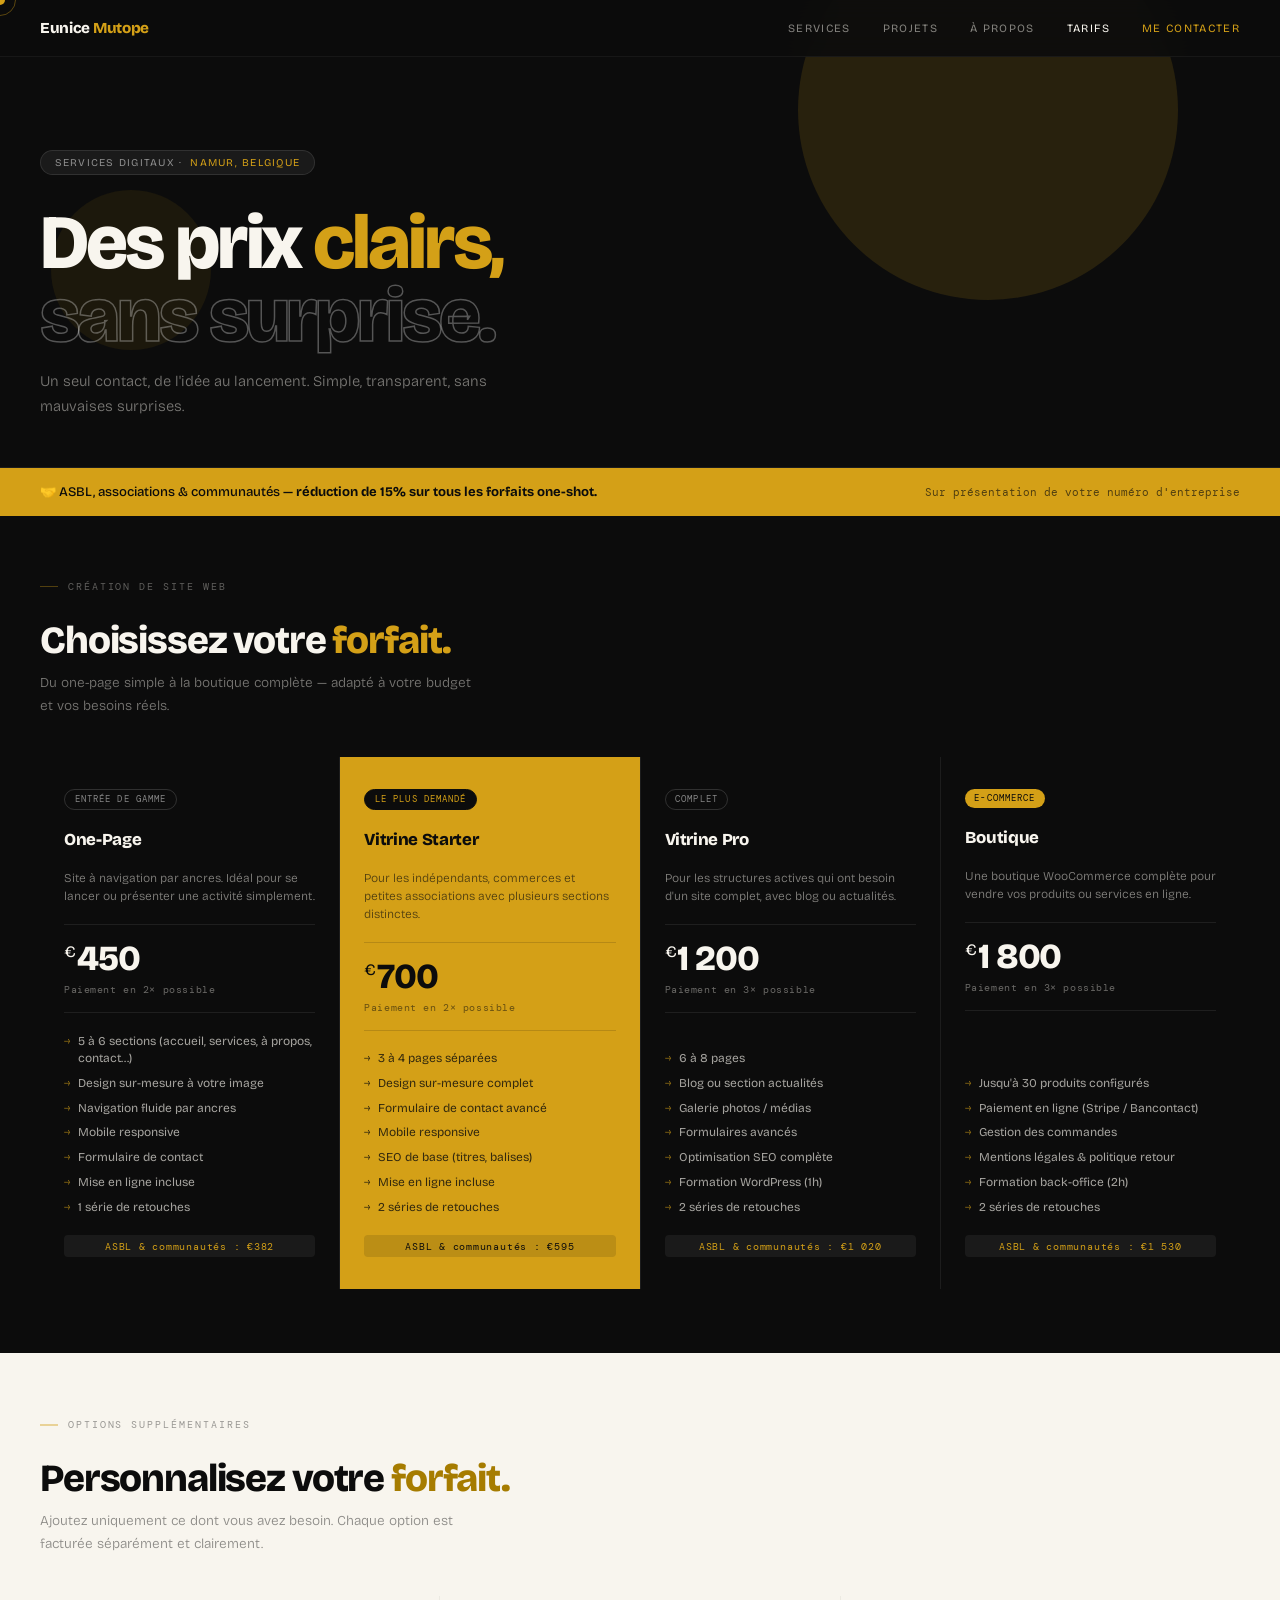
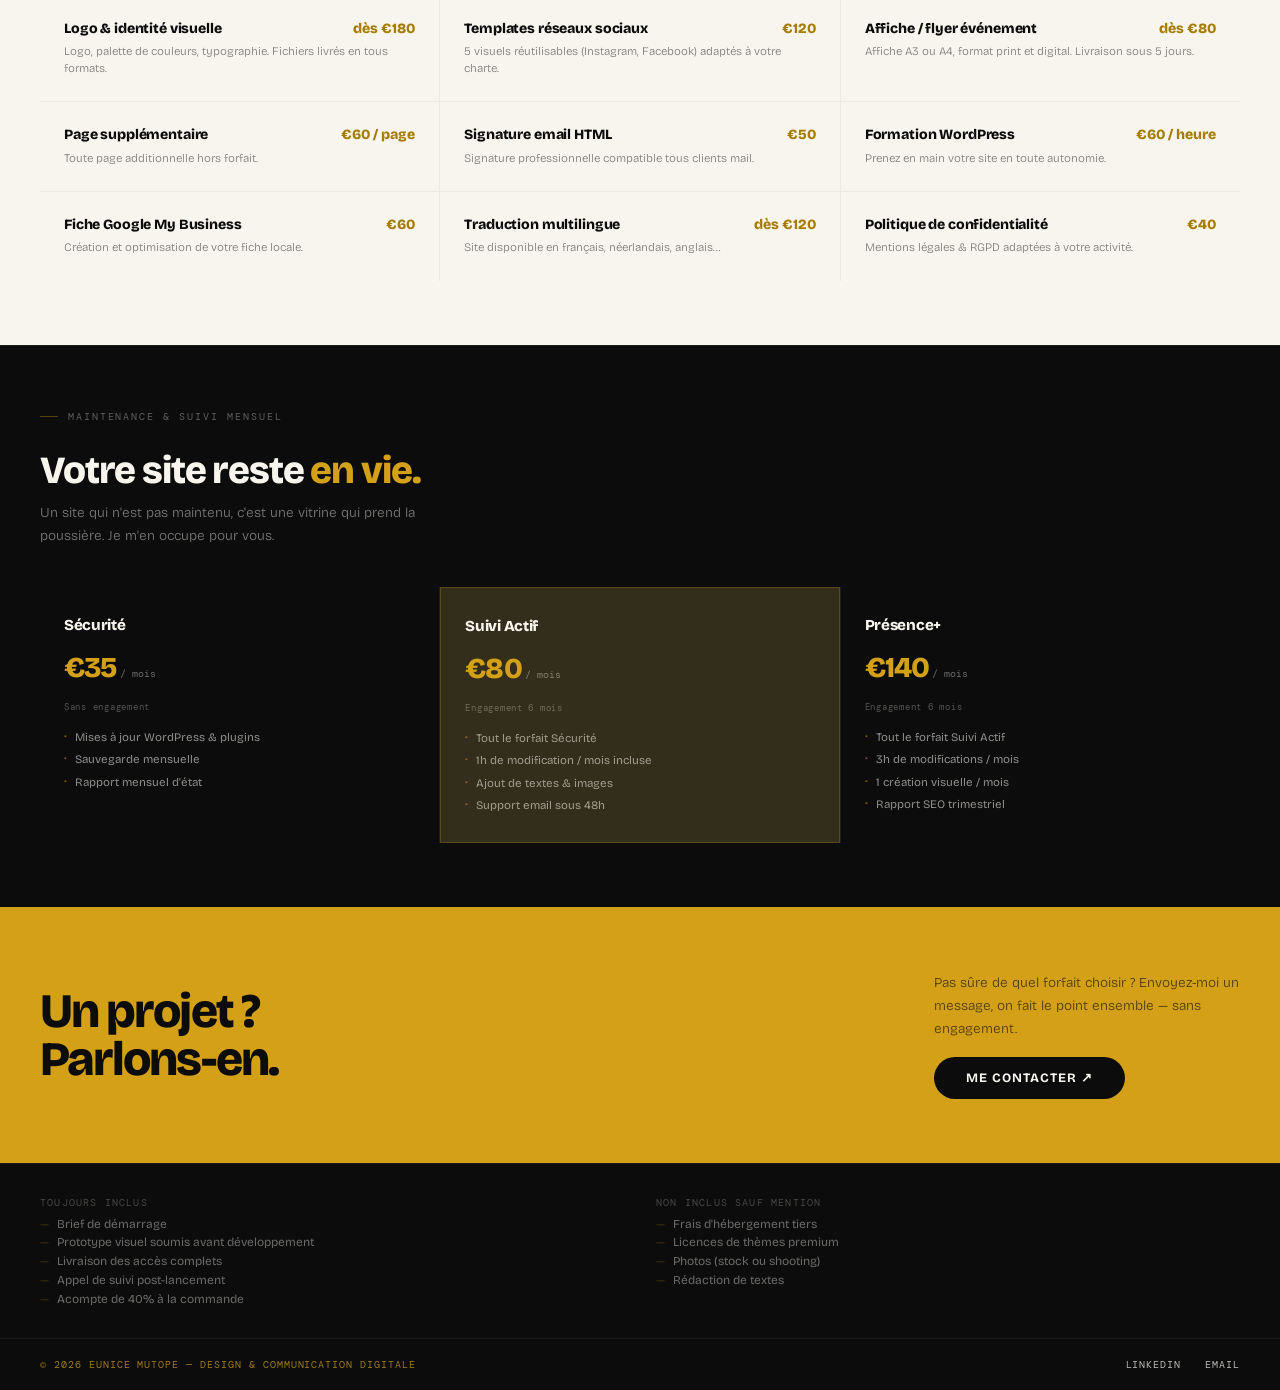
==== commit 28aa6f05: "Adaptation footer + ajustement texte" ====
--- a/pricing.html
+++ b/pricing.html
@@ -36,7 +36,7 @@
 </div>
 
 <div class="asbl-banner">
-  <p>🤝 ASBL, associations & communautés religieuses — <strong>réduction de 15% sur tous les forfaits one-shot.</strong></p>
+  <p>🤝 ASBL, associations & communautés — <strong>réduction de 15% sur tous les forfaits one-shot.</strong></p>
   <span>Sur présentation de votre numéro d'entreprise</span>
 </div>
 
@@ -65,7 +65,7 @@
         <li>Mise en ligne incluse</li>
         <li>1 série de retouches</li>
       </ul>
-      <div class="f-asbl">ASBL / église : €382</div>
+      <div class="f-asbl">ASBL & communautés : €382</div>
     </div>
     <div class="forfait star">
       <span class="f-badge pop">Le plus demandé</span>
@@ -84,7 +84,7 @@
         <li>Mise en ligne incluse</li>
         <li>2 séries de retouches</li>
       </ul>
-      <div class="f-asbl">ASBL / église : €595</div>
+      <div class="f-asbl">ASBL & communautés : €595</div>
     </div>
     <div class="forfait">
       <span class="f-badge def">Complet</span>
@@ -103,7 +103,7 @@
         <li>Formation WordPress (1h)</li>
         <li>2 séries de retouches</li>
       </ul>
-      <div class="f-asbl">ASBL / église : €1 020</div>
+      <div class="f-asbl">ASBL & communautés : €1 020</div>
     </div>
     <div class="forfait">
       <span class="f-badge new">E-commerce</span>
@@ -121,7 +121,7 @@
         <li>Formation back-office (2h)</li>
         <li>2 séries de retouches</li>
       </ul>
-      <div class="f-asbl">ASBL / église : €1 530</div>
+      <div class="f-asbl">ASBL & communautés : €1 530</div>
     </div>
   </div>
 </section>
--- a/assets/css/style.css
+++ b/assets/css/style.css
@@ -119,10 +119,10 @@
 .btn-dark:hover { transform:scale(1.04); }
 
 /* Footer */
-footer { background:var(--b);color:var(--w);padding:1.2rem 2.5rem;display:flex;justify-content:space-between;align-items:center;border-top:1px solid rgba(255,255,255,.05); }
-.ft-l { font-family:var(--mono);font-size:.6rem;opacity:.25;text-transform:uppercase;letter-spacing:.1em; }
+footer { background:var(--b);color:var(--m);padding:1.2rem 2.5rem;display:flex;justify-content:space-between;align-items:center;border-top:1px solid rgba(255,255,255,.05); }
+.ft-l { font-family:var(--mono);font-size:.6rem;opacity:.75;text-transform:uppercase;letter-spacing:.1em; }
 .ft-r { display:flex;gap:1.5rem; }
-.ft-r a { font-family:var(--mono);font-size:.6rem;color:var(--w);opacity:.25;text-decoration:none;text-transform:uppercase;letter-spacing:.1em;transition:opacity .2s; }
+.ft-r a { font-family:var(--mono);font-size:.6rem;color:var(--w);opacity:.75;text-decoration:none;text-transform:uppercase;letter-spacing:.1em;transition:opacity .2s; }
 .ft-r a:hover { opacity:.8; }
 
 /* Footnote */
